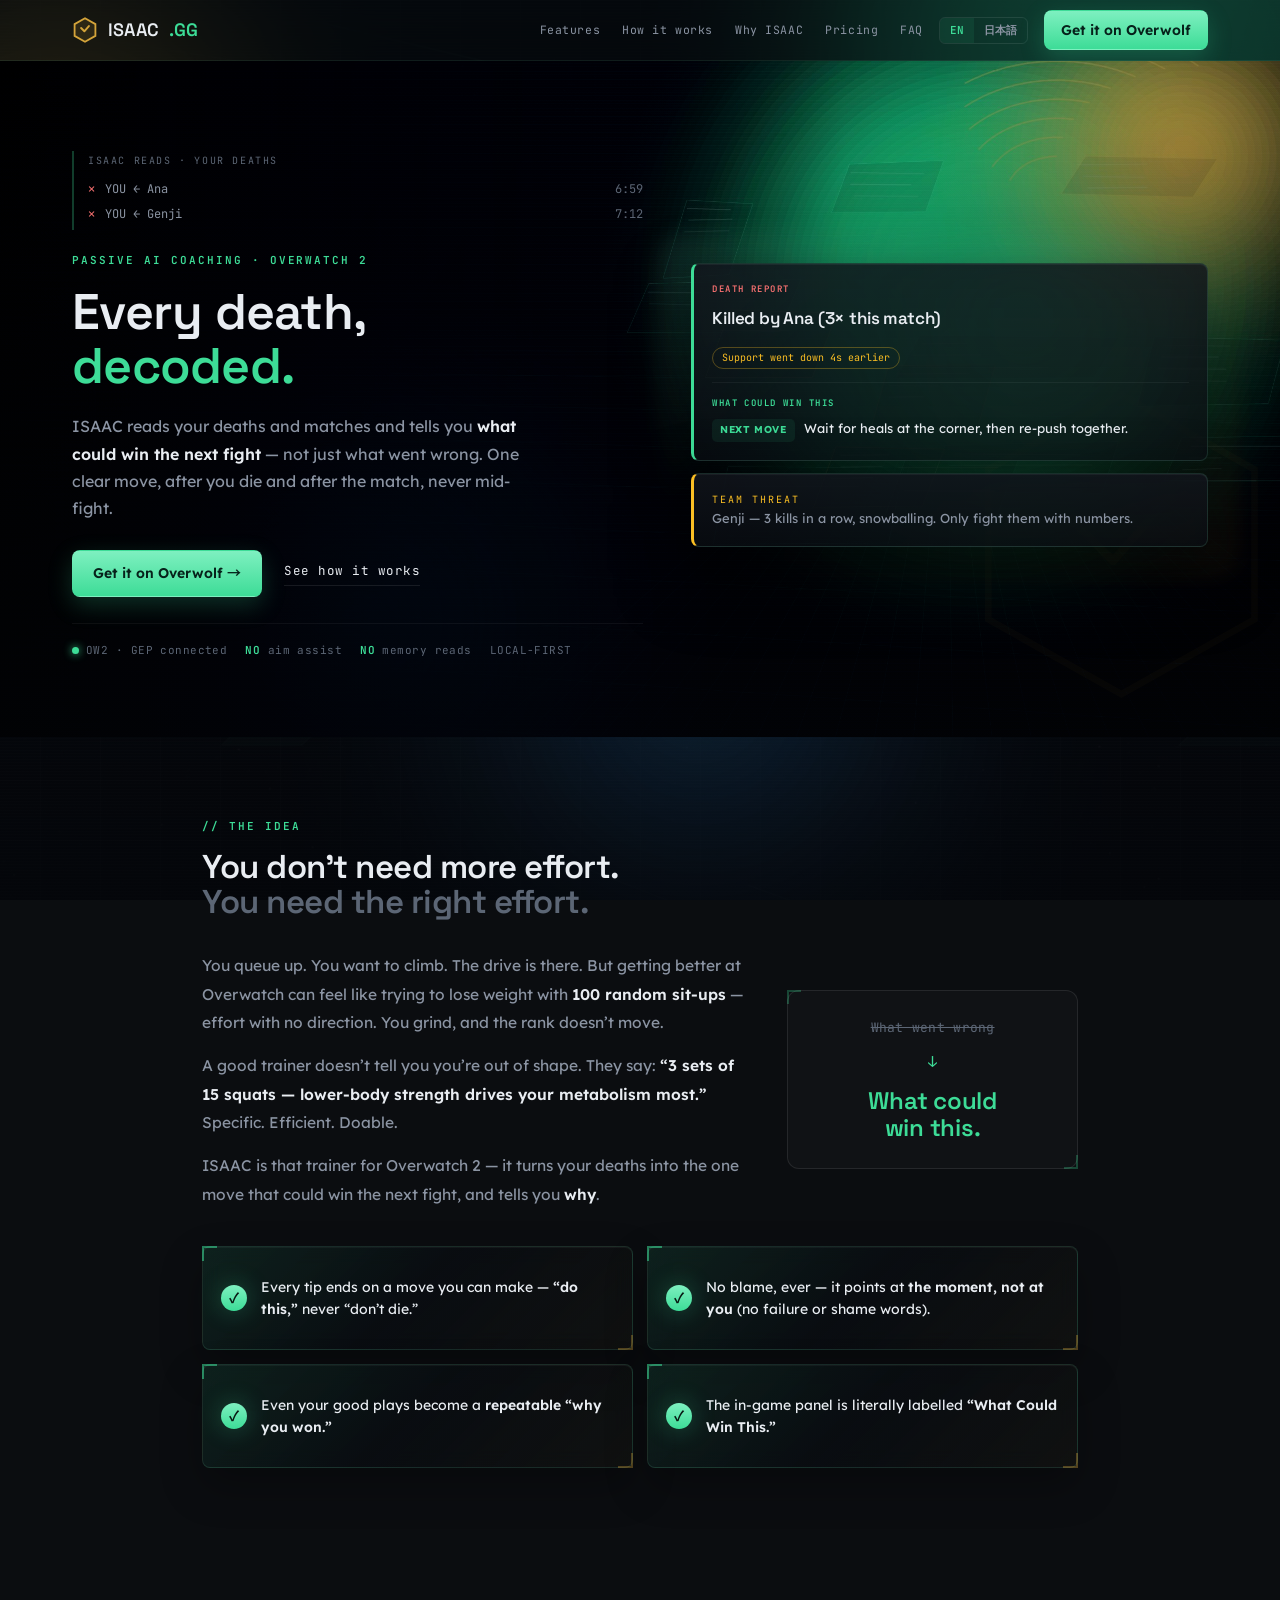
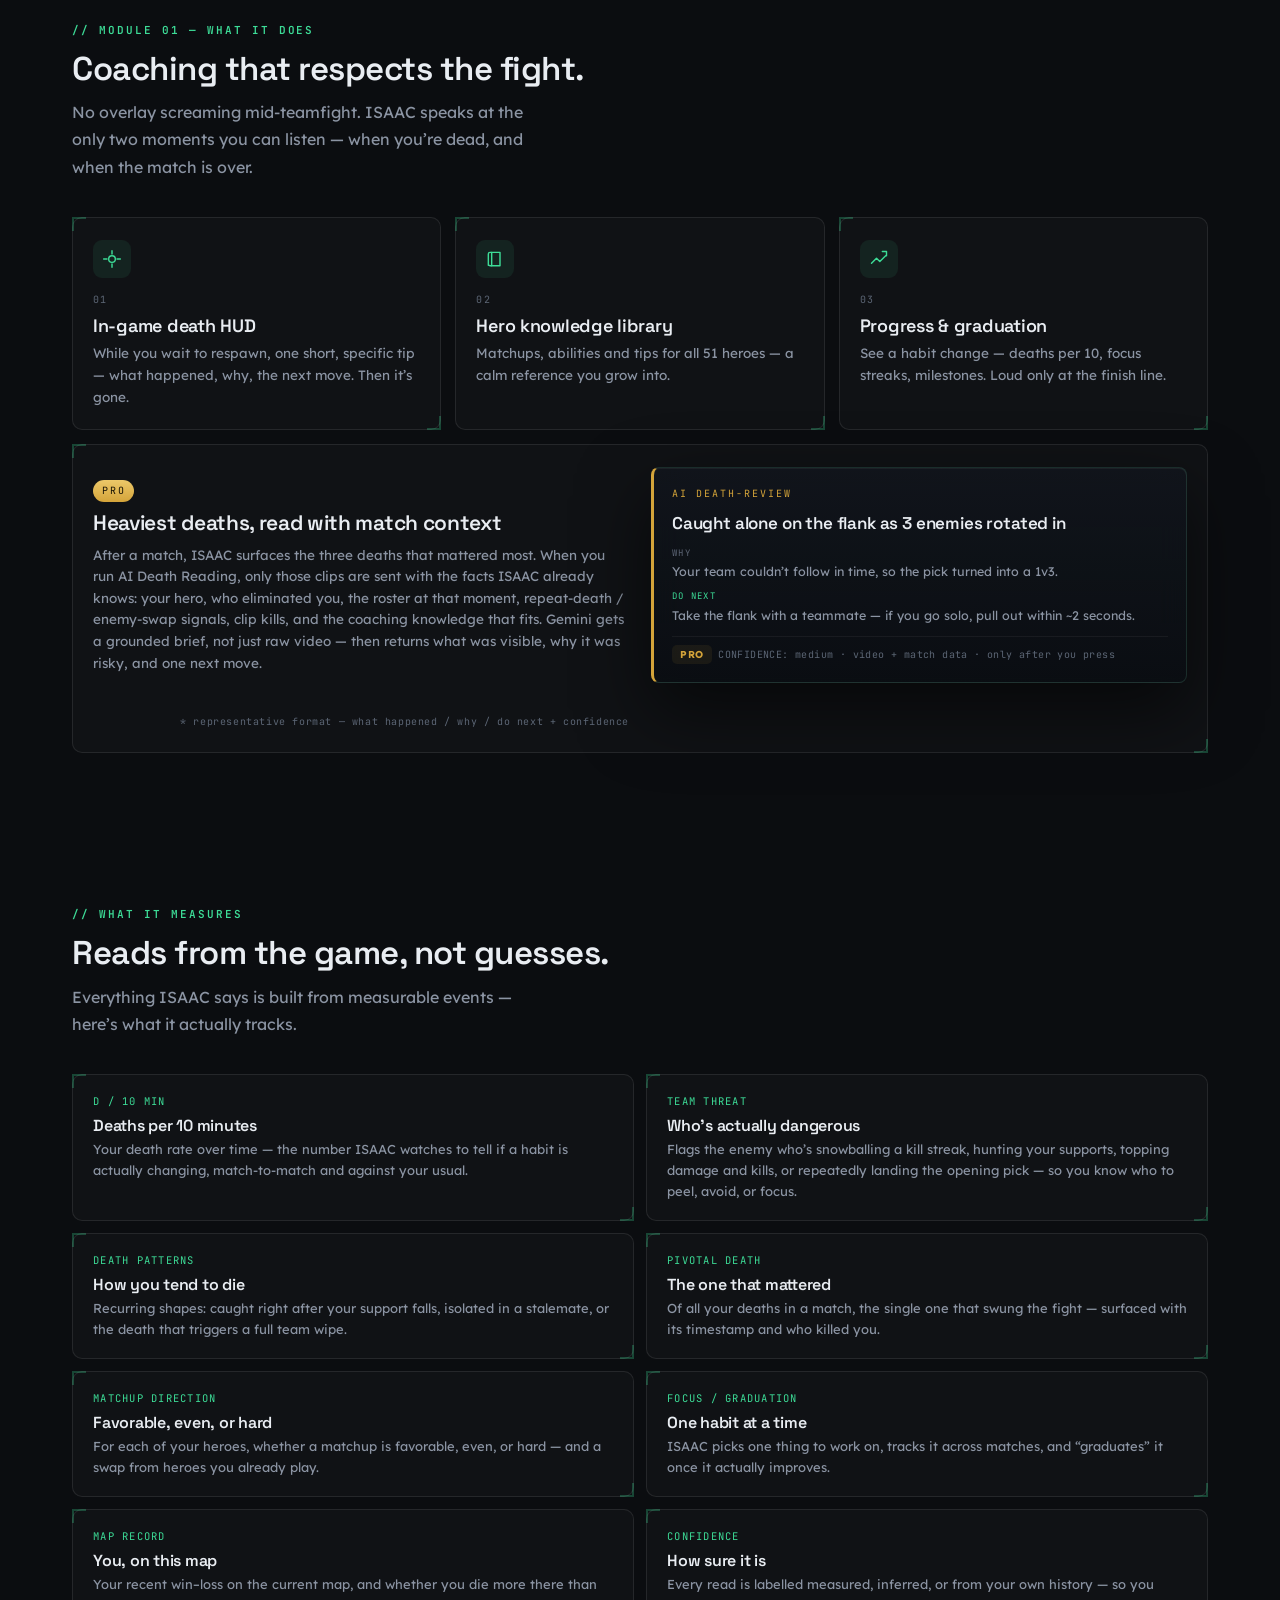
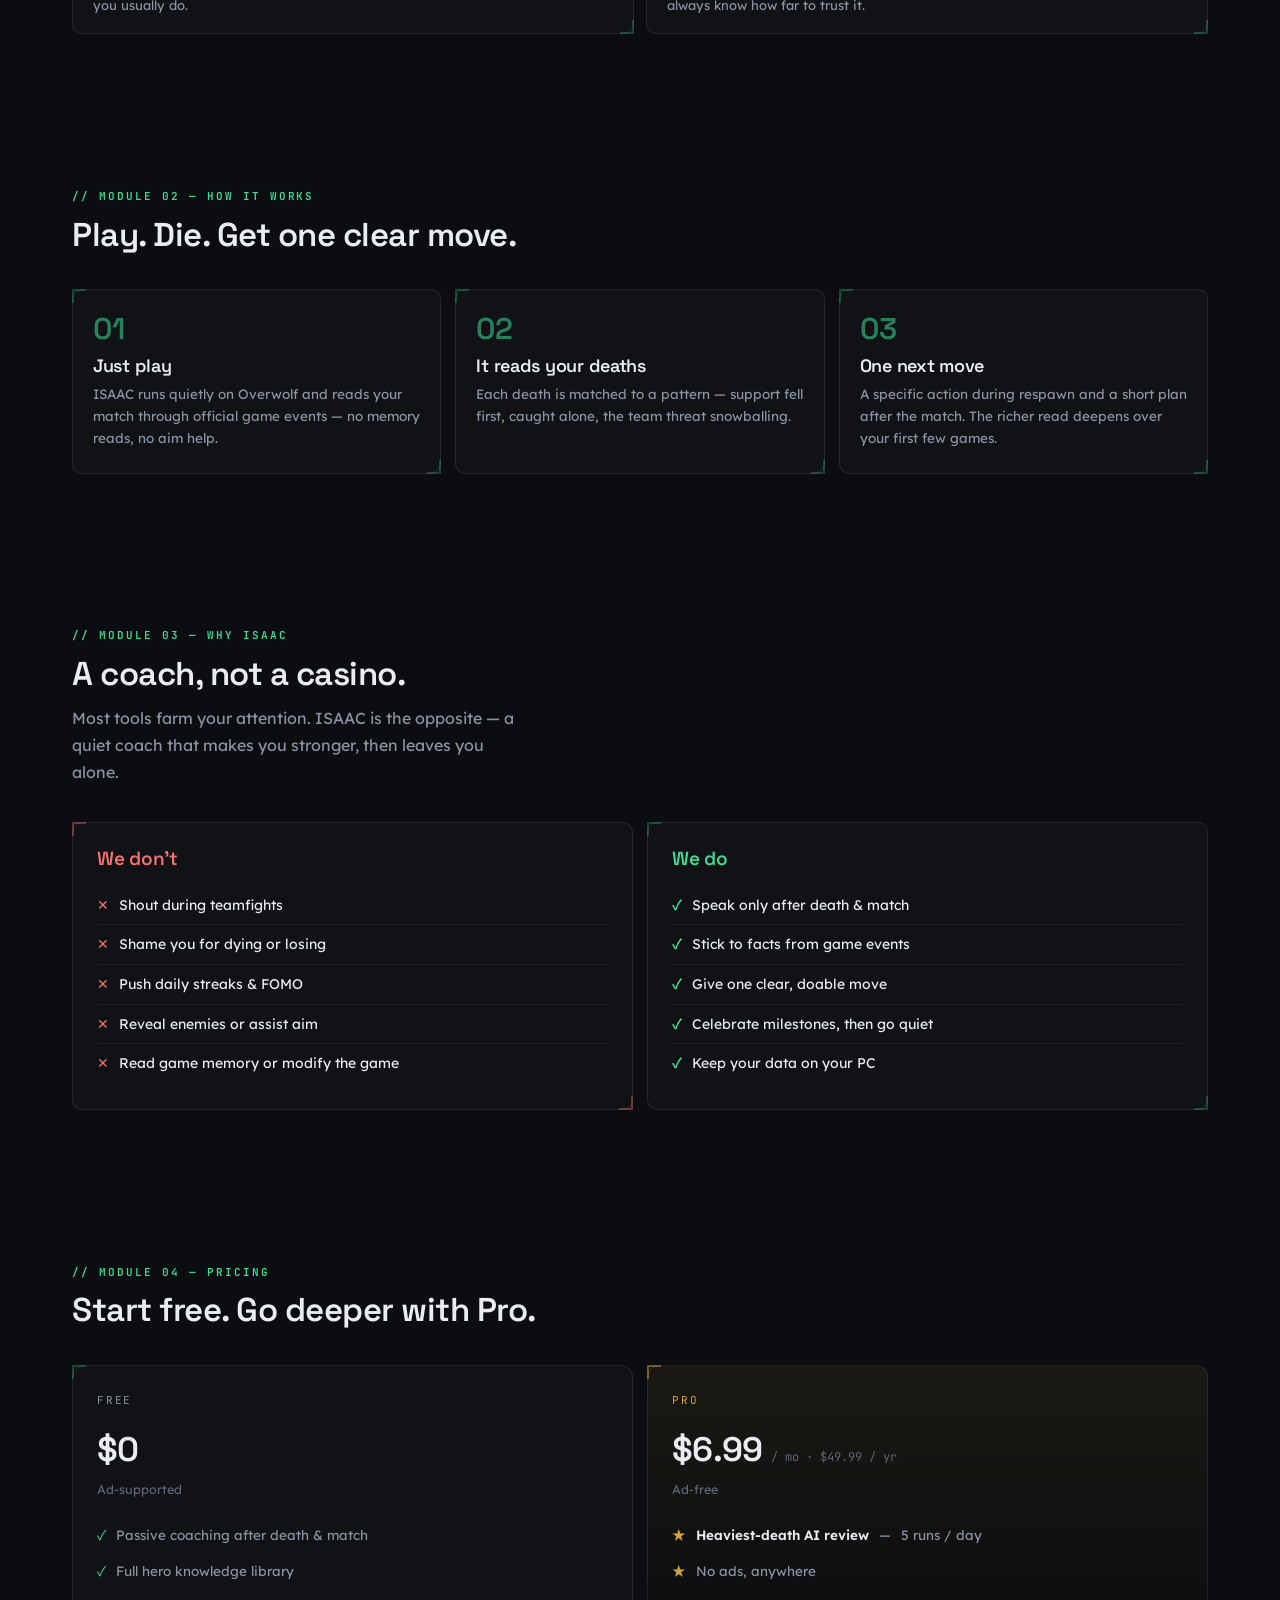
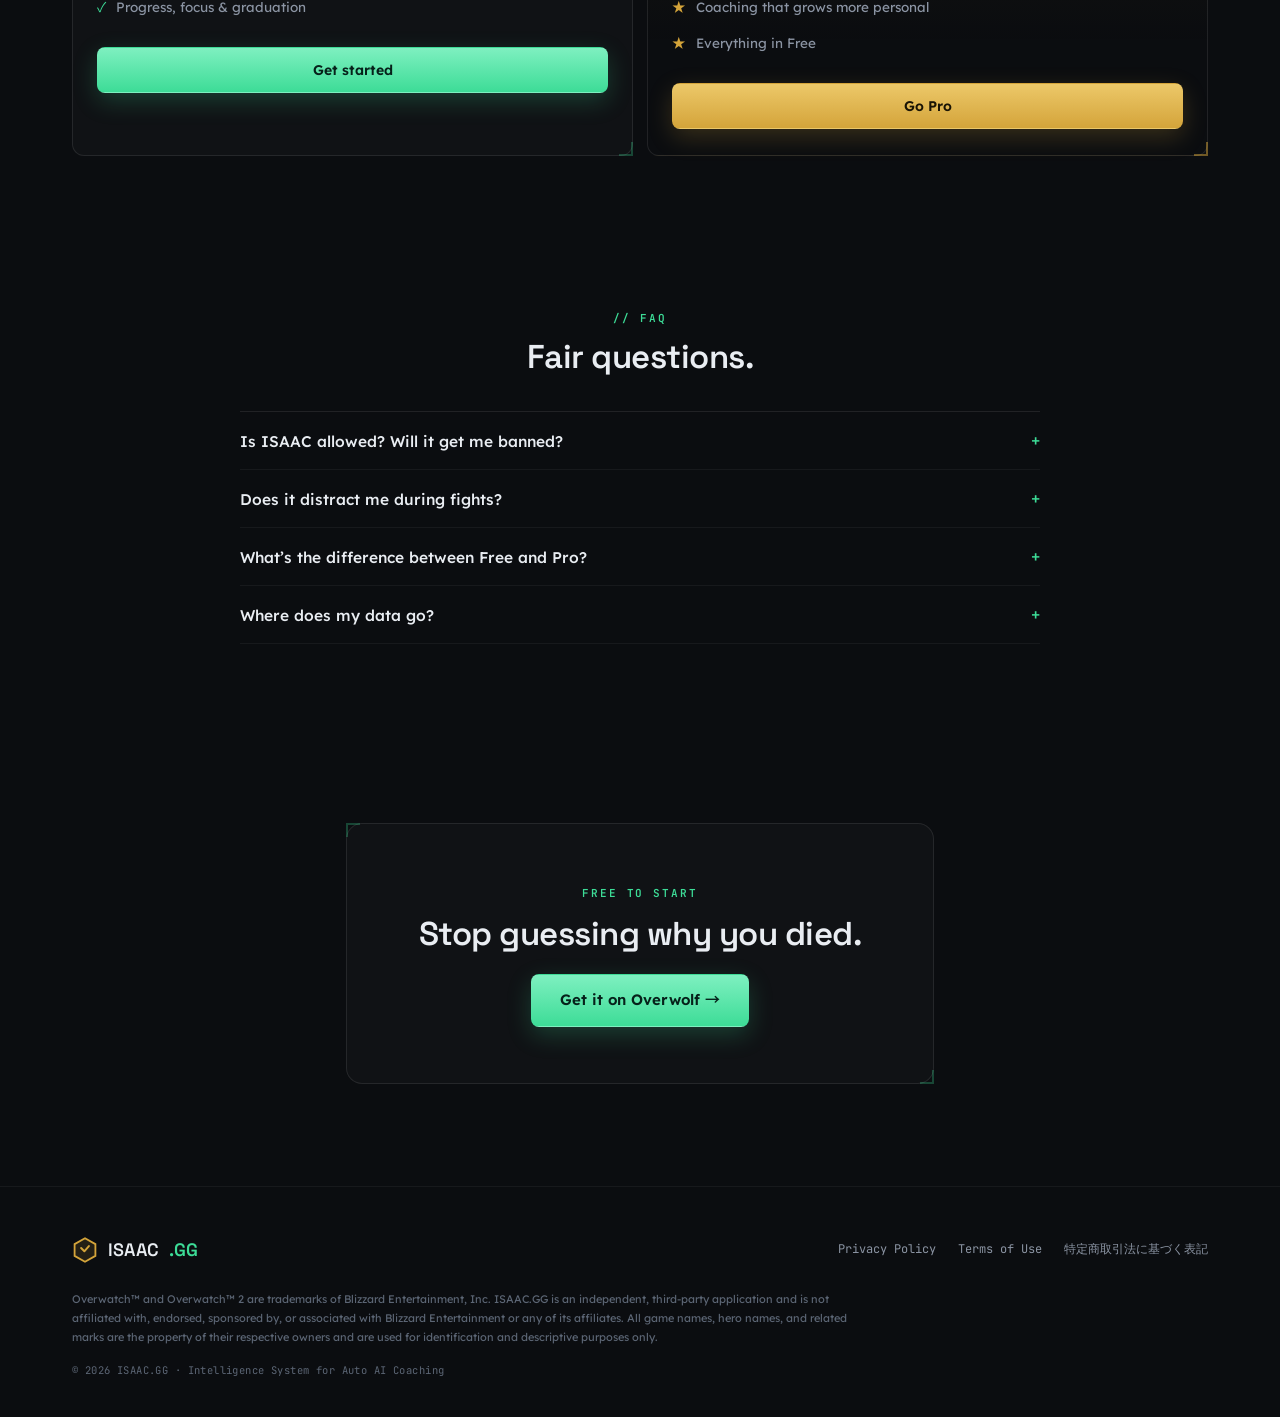
==== index.html @ 97b81560 "ISAAC.GG marketing & legal site (initial) — static landing + privacy/terms/tokushoho (JA/EN). No app" ====
<!doctype html>
<html lang="en" class="lang-en">
  <head>
    <meta charset="utf-8" />
    <meta name="viewport" content="width=device-width, initial-scale=1" />
    <title>ISAAC.GG — Quiet AI coaching for Overwatch 2</title>
    <meta name="description" content="ISAAC.GG reads your deaths and matches in Overwatch 2 and hands you one clear next move — after you die and after the match, never mid-fight. Passive AI coaching on Overwolf." />
    <link rel="preconnect" href="https://fonts.googleapis.com" />
    <link rel="preconnect" href="https://fonts.gstatic.com" crossorigin />
    <link href="https://fonts.googleapis.com/css2?family=Space+Grotesk:wght@500;600;700&family=Lexend:wght@300;400;500;600&family=JetBrains+Mono:wght@500;600&family=Noto+Sans+JP:wght@400;500;700&display=swap" rel="stylesheet" />
    <link rel="stylesheet" href="style.css" />
  </head>
  <body class="load">
    <div class="atm"></div>
    <div class="grid-bg"></div>
    <div class="grain"></div>

    <header>
      <div class="wrap nav">
        <a class="brand ld" href="#top" style="animation-delay:.02s">
          <svg class="shield" viewBox="0 0 20 20" fill="none" aria-hidden="true">
            <path d="M10 1L18 5.5V14.5L10 19L2 14.5V5.5L10 1Z" stroke="#d4a43a" stroke-width="1.4" fill="rgba(212,164,58,0.12)" />
            <path d="M7 8.5L9.5 11L13 7" stroke="#d4a43a" stroke-width="1.5" stroke-linecap="round" stroke-linejoin="round" />
          </svg>
          ISAAC<span class="gg">.GG</span>
        </a>
        <nav class="nav-links" id="navlinks">
          <a href="#features"><span class="t-en">Features</span><span class="t-ja">機能</span></a>
          <a href="#how"><span class="t-en">How it works</span><span class="t-ja">使い方</span></a>
          <a href="#why"><span class="t-en">Why ISAAC</span><span class="t-ja">なぜ ISAAC</span></a>
          <a href="#pricing"><span class="t-en">Pricing</span><span class="t-ja">料金</span></a>
          <a href="#faq">FAQ</a>
        </nav>
        <div class="langsw ld" style="animation-delay:.05s">
          <button data-lang-btn="en">EN</button>
          <button data-lang-btn="ja">日本語</button>
        </div>
        <a class="btn btn-mint nav-cta ld" href="#get" style="animation-delay:.09s"><span class="t-en">Get it on Overwolf</span><span class="t-ja">Overwolf で入手</span></a>
        <button class="menu-btn" id="menuBtn" aria-label="Menu">≡</button>
      </div>
    </header>

    <main id="top">
      <!-- Hero — HUD overlay -->
      <section class="hero">
        <div class="wrap hero-grid">
          <div>
            <svg class="crest" viewBox="0 0 20 20" fill="none" aria-hidden="true">
              <path d="M10 1L18 5.5V14.5L10 19L2 14.5V5.5L10 1Z" stroke="currentColor" stroke-width="0.4" />
              <path d="M7 8.5L9.5 11L13 7" stroke="currentColor" stroke-width="0.5" stroke-linecap="round" stroke-linejoin="round" />
            </svg>
            <div class="killfeed ld" style="animation-delay:.1s">
              <div class="kfhead"><span class="t-en">ISAAC reads · your deaths</span><span class="t-ja">ISAAC が読む · あなたのデス</span></div>
              <div class="kfrow"><span class="x">✕</span> <span class="t-en">YOU&nbsp;←&nbsp;Ana</span><span class="t-ja">YOU&nbsp;←&nbsp;アナ</span> <span class="t">6:59</span></div>
              <div class="kfrow"><span class="x">✕</span> <span class="t-en">YOU&nbsp;←&nbsp;Genji</span><span class="t-ja">YOU&nbsp;←&nbsp;ゲンジ</span> <span class="t">7:12</span></div>
            </div>
            <span class="label ld" style="animation-delay:.16s"><span class="t-en">Passive AI coaching · Overwatch 2</span><span class="t-ja">受動 AI コーチング · オーバーウォッチ 2</span></span>
            <h1>
              <span class="ld" style="animation-delay:.22s; display:block"><span class="t-en">Every death,</span><span class="t-ja">すべてのデスを、</span></span>
              <span class="ld ln2" style="animation-delay:.3s; display:block"><span class="t-en">decoded.</span><span class="t-ja">読み解く。</span></span>
            </h1>
            <p class="lede ld" style="animation-delay:.36s"><span class="t-en">ISAAC reads your deaths and matches and tells you <b style="color:var(--ink);font-weight:600">what could win the next fight</b> — not just what went wrong. One clear move, after you die and after the match, never mid-fight.</span><span class="t-ja">ISAAC があなたのデスと試合を読み解き、<b style="color:var(--ink);font-weight:600">次のファイトで勝てる一手</b>を手渡します — 「何が悪かったか」ではなく。デス後・試合後に、ひとつだけ。戦闘中には出しません。</span></p>
            <div class="hero-foot ld" style="animation-delay:.42s">
              <a class="btn btn-mint" href="#get"><span class="t-en">Get it on Overwolf →</span><span class="t-ja">Overwolf で入手 →</span></a>
              <a class="txtlink" href="#how"><span class="t-en">See how it works</span><span class="t-ja">使い方を見る</span></a>
            </div>
            <div class="readout ld" style="animation-delay:.5s">
              <div class="pip"><span class="t-en">OW2 · GEP connected</span><span class="t-ja">OW2 · GEP 接続</span></div>
              <div><b>NO</b> <span class="t-en">aim assist</span><span class="t-ja">エイム補助</span></div>
              <div><b>NO</b> <span class="t-en">memory reads</span><span class="t-ja">メモリ読取</span></div>
              <div><span class="t-en">LOCAL-FIRST</span><span class="t-ja">ローカル優先</span></div>
            </div>
          </div>

          <div class="visual ld" style="animation-delay:.46s">
            <div class="card">
              <div class="seclabel report"><span class="t-en">Death Report</span><span class="t-ja">デスレポート</span></div>
              <div class="head"><span class="t-en">Killed by Ana (3× this match)</span><span class="t-ja">アナに倒された（この試合 3 回目）</span></div>
              <span class="chip"><span class="t-en">Support went down 4s earlier</span><span class="t-ja">4 秒前にサポートがダウン</span></span>
              <div class="sep"></div>
              <div class="seclabel win"><span class="t-en">What Could Win This</span><span class="t-ja">勝ち筋</span></div>
              <div class="move"><span class="badge go"><span class="t-en">NEXT MOVE</span><span class="t-ja">次の一手</span></span> <span class="mv"><span class="t-en">Wait for heals at the corner, then re-push together.</span><span class="t-ja">回復が戻るまで角で待ち、揃ってから押し直す。</span></span></div>
            </div>
            <div class="card threat">
              <div class="tag"><span class="t-en">Team threat</span><span class="t-ja">チーム脅威</span></div>
              <div class="body2"><span class="t-en">Genji — 3 kills in a row, snowballing. Only fight them with numbers.</span><span class="t-ja">ゲンジ — 3 連続で勢いに乗ってる。数を合わせて確実に止める。</span></div>
            </div>
          </div>
        </div>
      </section>

      <!-- The idea / AI-trainer analogy -->
      <section id="idea">
        <div class="wrap story">
          <span class="label rise"><span class="t-en">// The idea</span><span class="t-ja">// 考え方</span></span>
          <h2 class="rise"><span class="t-en">You don’t need more effort.<br /><span class="dim">You need the right effort.</span></span><span class="t-ja">必要なのは、もっと努力すること<br /><span class="dim">ではなく、正しい努力。</span></span></h2>
          <div class="story-grid">
            <div class="rise">
              <p><span class="t-en">You queue up. You want to climb. The drive is there. But getting better at Overwatch can feel like trying to lose weight with <b>100 random sit-ups</b> — effort with no direction. You grind, and the rank doesn’t move.</span><span class="t-ja">キューに入る。上手くなりたい。気持ちもある。でも OW2 の上達は、痩せたくて<b>「とりあえず腹筋 100 回」</b>をやるのに似ています — 方向のない努力。続かないし、ランクも動かない。</span></p>
              <p><span class="t-en">A good trainer doesn’t tell you you’re out of shape. They say: <b>“3 sets of 15 squats — lower-body strength drives your metabolism most.”</b> Specific. Efficient. Doable.</span><span class="t-ja">良いトレーナーは「運動不足だね」とは言いません。<b>「スクワット 15 回 × 3 セット。下半身強化が代謝に一番効くから」</b>と言う。具体的で、効率的で、できる。</span></p>
              <p><span class="t-en">ISAAC is that trainer for Overwatch 2 — it turns your deaths into the one move that could win the next fight, and tells you <b>why</b>.</span><span class="t-ja">ISAAC は OW2 における、その AI トレーナーです — あなたのデスを「次のファイトで勝てる一手」に変え、<b>その理由</b>まで手渡します。</span></p>
            </div>
            <div class="swap-frame panel rise">
              <div class="swap-old"><span class="t-en">What went wrong</span><span class="t-ja">何が悪かったか</span></div>
              <div class="swap-arrow">↓</div>
              <div class="swap-new"><span class="t-en">What could<br />win this.</span><span class="t-ja">次に何をすれば<br />勝てるか。</span></div>
            </div>
          </div>
          <ul class="proof rise">
            <li><span class="ck">✓</span> <span class="t-en">Every tip ends on a move you can make — <b>“do this,”</b> never “don’t die.”</span><span class="t-ja">どのヒントも<b>「こうする」</b>で終わる — 「死ぬな」とは言いません（接近形）。</span></li>
            <li><span class="ck">✓</span> <span class="t-en">No blame, ever — it points at <b>the moment, not at you</b> (no failure or shame words).</span><span class="t-ja">決して責めない — <b>場面に帰属</b>し、あなたを評価しません（失敗語・羞恥語なし）。</span></li>
            <li><span class="ck">✓</span> <span class="t-en">Even your good plays become a <b>repeatable “why you won.”</b></span><span class="t-ja">良かった動きも<b>再現できる「勝因」</b>に変えます（勝因転換）。</span></li>
            <li><span class="ck">✓</span> <span class="t-en">The in-game panel is literally labelled <b>“What Could Win This.”</b></span><span class="t-ja">in-game のコーチング欄は、文字どおり<b>「勝ち筋」</b>と名付けています。</span></li>
          </ul>
        </div>
      </section>

      <!-- Features -->
      <section id="features">
        <div class="wrap">
          <div class="sec-head rise">
            <span class="label"><span class="t-en">// Module 01 — What it does</span><span class="t-ja">// モジュール 01 — できること</span></span>
            <h2><span class="t-en">Coaching that respects the fight.</span><span class="t-ja">戦闘を邪魔しないコーチング。</span></h2>
            <p class="lede"><span class="t-en">No overlay screaming mid-teamfight. ISAAC speaks at the only two moments you can listen — when you’re dead, and when the match is over.</span><span class="t-ja">乱戦中に喚くオーバーレイはありません。本当に聞ける 2 つの瞬間だけ — デスして待つ間と、試合が終わったあと。</span></p>
          </div>
          <div class="features">
            <div class="feat panel rise">
              <div class="ico"><svg width="20" height="20" viewBox="0 0 24 24" fill="none" stroke="#3ddc97" stroke-width="1.7" stroke-linecap="round" stroke-linejoin="round"><path d="M12 2v4M12 18v4M2 12h4M18 12h4"/><circle cx="12" cy="12" r="4"/></svg></div>
              <div class="fl">01</div>
              <h3><span class="t-en">In-game death HUD</span><span class="t-ja">in-game デス HUD</span></h3>
              <p><span class="t-en">While you wait to respawn, one short, specific tip — what happened, why, the next move. Then it’s gone.</span><span class="t-ja">リスポーンを待つ間、短く具体的なヒントをひとつ — 何が・なぜ・次の一手。そして消える。</span></p>
            </div>
            <div class="feat panel rise">
              <div class="ico"><svg width="20" height="20" viewBox="0 0 24 24" fill="none" stroke="#3ddc97" stroke-width="1.7" stroke-linecap="round" stroke-linejoin="round"><path d="M4 19.5V6a2 2 0 0 1 2-2h12v16H6a2 2 0 0 1-2-2Z"/><path d="M8 4v16"/></svg></div>
              <div class="fl">02</div>
              <h3><span class="t-en">Hero knowledge library</span><span class="t-ja">ヒーロー知識図鑑</span></h3>
              <p><span class="t-en">Matchups, abilities and tips for all 51 heroes — a calm reference you grow into.</span><span class="t-ja">全 51 ヒーローの対面・アビリティ・コツ。少しずつ育てる静かな図鑑。</span></p>
            </div>
            <div class="feat panel rise">
              <div class="ico"><svg width="20" height="20" viewBox="0 0 24 24" fill="none" stroke="#3ddc97" stroke-width="1.7" stroke-linecap="round" stroke-linejoin="round"><path d="M3 17l6-6 4 4 7-7"/><path d="M21 8V3h-5"/></svg></div>
              <div class="fl">03</div>
              <h3><span class="t-en">Progress &amp; graduation</span><span class="t-ja">進捗と卒業</span></h3>
              <p><span class="t-en">See a habit change — deaths per 10, focus streaks, milestones. Loud only at the finish line.</span><span class="t-ja">習慣が変わるのが見える — 10 分デス・継続・節目。ゴールだけ大きく。</span></p>
            </div>
            <div class="feat panel gold wide rise">
              <div>
                <span class="pro-badge">PRO</span>
                <h3 style="font-size:21px"><span class="t-en">Heaviest deaths, read with match context</span><span class="t-ja">重かったデスを、試合文脈ごと読み解く</span></h3>
                <p style="margin-top:9px"><span class="t-en">After a match, ISAAC surfaces the three deaths that mattered most. When you run AI Death Reading, only those clips are sent with the facts ISAAC already knows: your hero, who eliminated you, the roster at that moment, repeat-death / enemy-swap signals, clip kills, and the coaching knowledge that fits. Gemini gets a grounded brief, not just raw video — then returns what was visible, why it was risky, and one next move.</span><span class="t-ja">試合後、ISAAC は影響が大きかった 3 つのデスを自動で並べます。AI 読み解きを押したときだけ、対象クリップに「使用ヒーロー、撃破者、その時点のロスター、連続死・敵スワップ、クリップ内キル、該当するヒーロー知識」を添えて送信。Gemini に渡すのは動画だけではなく、ISAAC が持つ事実の背骨です。だから返ってくるのは感想ではなく、「何が見えたか／なぜ危なかったか／次の一手」まで絞ったレビューです。</span></p>
              </div>
              <div class="card review" style="margin:0">
                <div class="tag"><span class="t-en">AI death-review</span><span class="t-ja">AI デス読み解き</span></div>
                <div class="head"><span class="t-en">Caught alone on the flank as 3 enemies rotated in</span><span class="t-ja">敵 3 枚が回り込む中、サイドで単独になっていた</span></div>
                <div class="rv"><span class="rl">WHY</span><span class="t-en">Your team couldn’t follow in time, so the pick turned into a 1v3.</span><span class="t-ja">味方が追いつけず、ピックが 1v3 になった。</span></div>
                <div class="rv next"><span class="rl">DO NEXT</span><span class="t-en">Take the flank with a teammate — if you go solo, pull out within ~2 seconds.</span><span class="t-ja">サイドは味方と同時に。単独なら 2 秒ほどで引く。</span></div>
                <div class="conf"><span class="badge" style="background:var(--gold-bg);color:var(--gold)">PRO</span> <span class="t-en">CONFIDENCE: medium · video + match data · only after you press</span><span class="t-ja">確度: 中 · 映像＋試合データ · 押したときだけ送信</span></div>
              </div>
              <div class="figcap"><span class="t-en">* representative format — what happened / why / do next + confidence</span><span class="t-ja">※ 表示形式の代表例 — 何が起きたか／なぜ／次の一手＋確度</span></div>
            </div>
          </div>
        </div>
      </section>

      <!-- What it measures (detailed) -->
      <section id="measures">
        <div class="wrap">
          <div class="sec-head rise">
            <span class="label"><span class="t-en">// What it measures</span><span class="t-ja">// 計測していること</span></span>
            <h2><span class="t-en">Reads from the game, not guesses.</span><span class="t-ja">推測ではなく、ゲームの実測から。</span></h2>
            <p class="lede"><span class="t-en">Everything ISAAC says is built from measurable events — here’s what it actually tracks.</span><span class="t-ja">ISAAC の言うことは、すべて計測できるイベントから組み立てています。実際に追っているのはこれです。</span></p>
          </div>
          <div class="measures-grid">
            <div class="metric panel rise">
              <div class="ml">D / 10 MIN</div>
              <h3><span class="t-en">Deaths per 10 minutes</span><span class="t-ja">10 分あたりのデス数</span></h3>
              <p><span class="t-en">Your death rate over time — the number ISAAC watches to tell if a habit is actually changing, match-to-match and against your usual.</span><span class="t-ja">時間で正規化したデス率。習慣が本当に変わったかを測る基準値で、試合ごと・平常時との比較に使います。</span></p>
            </div>
            <div class="metric panel rise">
              <div class="ml">TEAM THREAT</div>
              <h3><span class="t-en">Who’s actually dangerous</span><span class="t-ja">敵チームで誰が脅威か</span></h3>
              <p><span class="t-en">Flags the enemy who’s snowballing a kill streak, hunting your supports, topping damage and kills, or repeatedly landing the opening pick — so you know who to peel, avoid, or focus.</span><span class="t-ja">連続キルで勢いに乗っている／味方サポートを狙っている／火力もキルも多い／膠着を崩す先制キルが多い敵を指摘。誰を守り、避け、フォーカスすべきか分かります。</span></p>
            </div>
            <div class="metric panel rise">
              <div class="ml">DEATH PATTERNS</div>
              <h3><span class="t-en">How you tend to die</span><span class="t-ja">あなたの崩れ方</span></h3>
              <p><span class="t-en">Recurring shapes: caught right after your support falls, isolated in a stalemate, or the death that triggers a full team wipe.</span><span class="t-ja">繰り返す型：サポートが落ちた直後／膠着での孤立／全滅の引き金になるデス。</span></p>
            </div>
            <div class="metric panel rise">
              <div class="ml">PIVOTAL DEATH</div>
              <h3><span class="t-en">The one that mattered</span><span class="t-ja">一番効いた 1 デス</span></h3>
              <p><span class="t-en">Of all your deaths in a match, the single one that swung the fight — surfaced with its timestamp and who killed you.</span><span class="t-ja">その試合で最も影響の大きかった 1 つのデスを、経過時刻と倒した敵つきで提示。</span></p>
            </div>
            <div class="metric panel rise">
              <div class="ml">MATCHUP DIRECTION</div>
              <h3><span class="t-en">Favorable, even, or hard</span><span class="t-ja">有利・五分・不利</span></h3>
              <p><span class="t-en">For each of your heroes, whether a matchup is favorable, even, or hard — and a swap from heroes you already play.</span><span class="t-ja">あなたの各ヒーローについて対面が有利・五分・不利か。さらに、あなたの得意プールからのスワップ候補も。</span></p>
            </div>
            <div class="metric panel rise">
              <div class="ml">FOCUS / GRADUATION</div>
              <h3><span class="t-en">One habit at a time</span><span class="t-ja">一度にひとつの課題</span></h3>
              <p><span class="t-en">ISAAC picks one thing to work on, tracks it across matches, and “graduates” it once it actually improves.</span><span class="t-ja">取り組む課題を 1 つに絞り、試合をまたいで追跡。実際に改善したら「卒業」します。</span></p>
            </div>
            <div class="metric panel rise">
              <div class="ml">MAP RECORD</div>
              <h3><span class="t-en">You, on this map</span><span class="t-ja">このマップのあなた</span></h3>
              <p><span class="t-en">Your recent win–loss on the current map, and whether you die more there than you usually do.</span><span class="t-ja">現在のマップでの直近の勝敗と、そこで普段よりデスが多いかどうか。</span></p>
            </div>
            <div class="metric panel rise">
              <div class="ml">CONFIDENCE</div>
              <h3><span class="t-en">How sure it is</span><span class="t-ja">確度の明示</span></h3>
              <p><span class="t-en">Every read is labelled measured, inferred, or from your own history — so you always know how far to trust it.</span><span class="t-ja">すべての読み解きに「実測／推定／あなたの履歴から」のラベル。どこまで信じるべきかが常に分かります。</span></p>
            </div>
          </div>
        </div>
      </section>

      <!-- How it works -->
      <section id="how">
        <div class="wrap">
          <div class="sec-head rise">
            <span class="label"><span class="t-en">// Module 02 — How it works</span><span class="t-ja">// モジュール 02 — 使い方</span></span>
            <h2><span class="t-en">Play. Die. Get one clear move.</span><span class="t-ja">プレイ。デス。次の一手をひとつ。</span></h2>
          </div>
          <div class="steps">
            <div class="step panel rise"><div class="sn">01</div><h3><span class="t-en">Just play</span><span class="t-ja">ただプレイする</span></h3><p><span class="t-en">ISAAC runs quietly on Overwolf and reads your match through official game events — no memory reads, no aim help.</span><span class="t-ja">Overwolf 上で静かに動き、公式ゲームイベントから試合を読みます。メモリ読取もエイム補助もなし。</span></p></div>
            <div class="step panel rise"><div class="sn">02</div><h3><span class="t-en">It reads your deaths</span><span class="t-ja">デスを読み解く</span></h3><p><span class="t-en">Each death is matched to a pattern — support fell first, caught alone, the team threat snowballing.</span><span class="t-ja">各デスをパターンに照合 — サポート先落ち、孤立、脅威の雪だるま化。</span></p></div>
            <div class="step panel rise"><div class="sn">03</div><h3><span class="t-en">One next move</span><span class="t-ja">次の一手</span></h3><p><span class="t-en">A specific action during respawn and a short plan after the match. The richer read deepens over your first few games.</span><span class="t-ja">リスポーン中に具体的な行動を 1 つ、試合後に短いプランを。本格的な読み解きは最初の数試合で深まります。</span></p></div>
          </div>
        </div>
      </section>

      <!-- Why ISAAC -->
      <section id="why">
        <div class="wrap">
          <div class="sec-head rise">
            <span class="label"><span class="t-en">// Module 03 — Why ISAAC</span><span class="t-ja">// モジュール 03 — なぜ ISAAC</span></span>
            <h2><span class="t-en">A coach, not a casino.</span><span class="t-ja">気を引くためではなく、上手くなるために。</span></h2>
            <p class="lede"><span class="t-en">Most tools farm your attention. ISAAC is the opposite — a quiet coach that makes you stronger, then leaves you alone.</span><span class="t-ja">多くのツールは、開かせ続けるために作られています。ISAAC は逆です。必要なときだけ短く伝え、身についたら静かに引く。そういうコーチです。</span></p>
          </div>
          <div class="philo">
            <div class="col dont panel rise">
              <h3><span class="t-en">We don’t</span><span class="t-ja">やらないこと</span></h3>
              <ul>
                <li><span class="mk" style="color:var(--red)">✕</span> <span class="t-en">Shout during teamfights</span><span class="t-ja">乱戦中に喚く</span></li>
                <li><span class="mk" style="color:var(--red)">✕</span> <span class="t-en">Shame you for dying or losing</span><span class="t-ja">デスや敗北を責める</span></li>
                <li><span class="mk" style="color:var(--red)">✕</span> <span class="t-en">Push daily streaks &amp; FOMO</span><span class="t-ja">デイリー連続記録や FOMO で煽る</span></li>
                <li><span class="mk" style="color:var(--red)">✕</span> <span class="t-en">Reveal enemies or assist aim</span><span class="t-ja">敵位置の表示・エイム補助</span></li>
                <li><span class="mk" style="color:var(--red)">✕</span> <span class="t-en">Read game memory or modify the game</span><span class="t-ja">メモリ読取・ゲーム改変</span></li>
              </ul>
            </div>
            <div class="col do panel rise">
              <h3><span class="t-en">We do</span><span class="t-ja">やること</span></h3>
              <ul>
                <li><span class="mk" style="color:var(--mint)">✓</span> <span class="t-en">Speak only after death &amp; match</span><span class="t-ja">デス後・試合後にだけ話す</span></li>
                <li><span class="mk" style="color:var(--mint)">✓</span> <span class="t-en">Stick to facts from game events</span><span class="t-ja">公式イベントの事実に徹する</span></li>
                <li><span class="mk" style="color:var(--mint)">✓</span> <span class="t-en">Give one clear, doable move</span><span class="t-ja">具体的で実行できる一手をひとつ</span></li>
                <li><span class="mk" style="color:var(--mint)">✓</span> <span class="t-en">Celebrate milestones, then go quiet</span><span class="t-ja">節目は祝い、また静かに</span></li>
                <li><span class="mk" style="color:var(--mint)">✓</span> <span class="t-en">Keep your data on your PC</span><span class="t-ja">データはあなたの PC に</span></li>
              </ul>
            </div>
          </div>
        </div>
      </section>

      <!-- Pricing -->
      <section id="pricing">
        <div class="wrap">
          <div class="sec-head rise">
            <span class="label"><span class="t-en">// Module 04 — Pricing</span><span class="t-ja">// モジュール 04 — 料金</span></span>
            <h2><span class="t-en">Start free. Go deeper with Pro.</span><span class="t-ja">無料で始めて、Pro で深く。</span></h2>
          </div>
          <div class="plans">
            <div class="plan panel rise">
              <div class="name">Free</div>
              <div class="price">$0</div>
              <div class="sub"><span class="t-en">Ad-supported</span><span class="t-ja">広告つき</span></div>
              <ul>
                <li><span style="color:var(--mint)">✓</span> <span class="t-en">Passive coaching after death &amp; match</span><span class="t-ja">デス後・試合後の受動コーチング</span></li>
                <li><span style="color:var(--mint)">✓</span> <span class="t-en">Full hero knowledge library</span><span class="t-ja">ヒーロー知識図鑑（全体）</span></li>
                <li><span style="color:var(--mint)">✓</span> <span class="t-en">Progress, focus &amp; graduation</span><span class="t-ja">進捗・フォーカス・卒業</span></li>
              </ul>
              <a class="btn btn-mint" href="#get" style="width:100%;justify-content:center"><span class="t-en">Get started</span><span class="t-ja">はじめる</span></a>
            </div>
            <div class="plan pro panel rise">
              <div class="name">Pro</div>
              <div class="price">$6.99 <small><span class="t-en">/ mo · $49.99 / yr</span><span class="t-ja">/ 月 · $49.99 / 年</span></small></div>
              <div class="sub"><span class="t-en">Ad-free</span><span class="t-ja">広告なし</span></div>
              <ul>
                <li><span style="color:var(--gold)">★</span> <b><span class="t-en">Heaviest-death AI review</span><span class="t-ja">重かったデスの AI 読み解き</span></b> — <span class="t-en">5 runs / day</span><span class="t-ja">1 日 5 回</span></li>
                <li><span style="color:var(--gold)">★</span> <span class="t-en">No ads, anywhere</span><span class="t-ja">広告なし</span></li>
                <li><span style="color:var(--gold)">★</span> <span class="t-en">Coaching that grows more personal</span><span class="t-ja">あなた専用に育つコーチング</span></li>
                <li><span style="color:var(--gold)">★</span> <span class="t-en">Everything in Free</span><span class="t-ja">Free の全機能</span></li>
              </ul>
              <a class="btn btn-gold" href="#get" style="width:100%;justify-content:center"><span class="t-en">Go Pro</span><span class="t-ja">Pro にする</span></a>
            </div>
          </div>
        </div>
      </section>

      <!-- FAQ -->
      <section id="faq">
        <div class="wrap">
          <div class="sec-head rise">
            <span class="label">// FAQ</span>
            <h2><span class="t-en">Fair questions.</span><span class="t-ja">よくある質問。</span></h2>
          </div>
          <div class="faq rise">
            <div class="qa">
              <button><span><span class="t-en">Is ISAAC allowed? Will it get me banned?</span><span class="t-ja">使っても大丈夫？ BAN されない？</span></span> <span class="pm">+</span></button>
              <div class="a"><p><span class="t-en">ISAAC uses only Overwolf’s official game events. It does not read game memory, reveal live enemy positions, assist your aim, or modify the game. It’s an independent app, not affiliated with Blizzard.</span><span class="t-ja">ISAAC は Overwolf の公式ゲームイベントだけを使います。メモリ読取・敵の現在位置表示・エイム補助・ゲーム改変は一切しません。独立したアプリで、Blizzard とは非提携です。</span></p></div>
            </div>
            <div class="qa">
              <button><span><span class="t-en">Does it distract me during fights?</span><span class="t-ja">戦闘中に邪魔にならない？</span></span> <span class="pm">+</span></button>
              <div class="a"><p><span class="t-en">Never. Coaching appears only after your own death (during respawn) and after the match — never during active combat.</span><span class="t-ja">出ません。コーチングは自分のデス後（リスポーン中）と試合後にだけ表示し、戦闘中には出しません。</span></p></div>
            </div>
            <div class="qa">
              <button><span><span class="t-en">What’s the difference between Free and Pro?</span><span class="t-ja">Free と Pro の違いは？</span></span> <span class="pm">+</span></button>
              <div class="a"><p><span class="t-en">Free gives passive coaching, the full hero library, and progress tracking, supported by ads. Pro removes ads and unlocks AI Death Reading for the heaviest deaths in a match, up to five runs per day.</span><span class="t-ja">Free は受動コーチング・ヒーロー図鑑・進捗（広告つき）。Pro は広告なしで、試合ごとの重かったデスを AI で読み解く機能を 1 日 5 回まで解放します。</span></p></div>
            </div>
            <div class="qa">
              <button><span><span class="t-en">Where does my data go?</span><span class="t-ja">データはどこへ行く？</span></span> <span class="pm">+</span></button>
              <div class="a"><p><span class="t-en">By default everything stays on your PC. The exception is AI Death Reading: only when you press the button, ISAAC sends the review-target death clips and their match context for analysis. It never uploads clips automatically in the background.</span><span class="t-ja">既定ではすべてあなたの PC に留まります。例外は AI デス読み解きだけで、ボタンを押したときに限り、読み解き対象のデスクリップと試合文脈を送信します。バックグラウンドで勝手にアップロードすることはありません。</span></p></div>
            </div>
          </div>
        </div>
      </section>

      <!-- Closing -->
      <section class="closing" id="get">
        <div class="wrap">
          <div class="panel rise">
            <span class="label"><span class="t-en">Free to start</span><span class="t-ja">無料で始められます</span></span>
            <h2><span class="t-en">Stop guessing why you died.</span><span class="t-ja">「なぜ死んだか」を、もう推測しない。</span></h2>
            <a class="btn btn-mint" href="#" style="font-size:15px;padding:13px 28px"><span class="t-en">Get it on Overwolf →</span><span class="t-ja">Overwolf で入手 →</span></a>
          </div>
        </div>
      </section>
    </main>

    <footer>
      <div class="wrap">
        <div class="foot-top">
          <a class="brand" href="#top">
            <svg class="shield" viewBox="0 0 20 20" fill="none" aria-hidden="true">
              <path d="M10 1L18 5.5V14.5L10 19L2 14.5V5.5L10 1Z" stroke="#d4a43a" stroke-width="1.4" fill="rgba(212,164,58,0.12)" />
              <path d="M7 8.5L9.5 11L13 7" stroke="#d4a43a" stroke-width="1.5" stroke-linecap="round" stroke-linejoin="round" />
            </svg>
            ISAAC<span class="gg">.GG</span>
          </a>
          <div class="foot-links">
            <a href="legal/privacy.html"><span class="t-en">Privacy Policy</span><span class="t-ja">プライバシーポリシー</span></a>
            <a href="legal/terms.html"><span class="t-en">Terms of Use</span><span class="t-ja">利用規約</span></a>
            <a href="legal/tokushoho.html">特定商取引法に基づく表記</a>
          </div>
        </div>
        <p class="disclaimer">Overwatch™ and Overwatch™ 2 are trademarks of Blizzard Entertainment, Inc. ISAAC.GG is an independent, third-party application and is not affiliated with, endorsed, sponsored by, or associated with Blizzard Entertainment or any of its affiliates. All game names, hero names, and related marks are the property of their respective owners and are used for identification and descriptive purposes only.</p>
        <div class="copy">© 2026 ISAAC.GG · Intelligence System for Auto AI Coaching</div>
      </div>
    </footer>

    <script src="site.js"></script>
  </body>
</html>
---- style.css ----
/* ISAAC.GG site — Tactical HUD / "Focus Cockpit" direction (app tokens.ts).
   Near-black #0b0d10, mint #3ddc97 as the one sharp accent, gold crest, semantic colors.
   Space Grotesk (display/numbers) + Lexend (body) + JetBrains Mono (HUD labels: coords, timestamps, status).
   PC-first sizing — type is deliberately restrained (no oversized display). HUD chrome: thin rules,
   corner brackets, a faint coordinate grid, kill-feed ticker, status pips. */

:root {
  --base: #0b0d10;
  --surface: #11141a;
  --glass: rgba(17, 21, 28, 0.74);
  --rail: rgba(255, 255, 255, 0.022);

  --mint: #3ddc97;
  --mint-tint: #7ef0c0;
  --mint-bg: rgba(61, 220, 151, 0.08);
  --mint-line: rgba(61, 220, 151, 0.28);
  --red: #f87171;
  --amber: #fbbf24;
  --gold: #d4a43a;
  --gold-bright: #ecc869;
  --gold-bg: rgba(212, 164, 58, 0.08);

  --ink: #e9edf2;
  --muted: #8b94a3;
  --faint: #5c6675;
  --line: rgba(255, 255, 255, 0.09);
  --line2: rgba(255, 255, 255, 0.05);

  --display: 'Space Grotesk', 'Lexend', 'Noto Sans JP', sans-serif;
  --sans: 'Lexend', 'Noto Sans JP', 'Hiragino Sans', 'Yu Gothic UI', system-ui, sans-serif;
  --mono: 'JetBrains Mono', ui-monospace, Consolas, monospace;
  --maxw: 1200px;
}
* { box-sizing: border-box; }
html { scroll-behavior: smooth; }
body {
  margin: 0; background: var(--base); color: var(--ink);
  font-family: var(--sans); font-size: 15px; line-height: 1.62; -webkit-font-smoothing: antialiased; overflow-x: hidden;
}

/* i18n */
.lang-en .t-ja { display: none !important; }
.lang-ja .t-en { display: none !important; }

/* atmosphere: mint radials + faint coordinate grid over near-black */
.atm {
  position: fixed; inset: 0; z-index: 0; pointer-events: none;
  background:
    linear-gradient(180deg, rgba(3, 5, 9, 0.12), rgba(3, 5, 9, 0.72) 72%, rgba(3, 5, 9, 0.88)),
    radial-gradient(50% 42% at 85% 4%, rgba(61, 220, 151, 0.06), transparent 62%),
    radial-gradient(44% 38% at 8% 16%, rgba(212, 164, 58, 0.035), transparent 60%),
    url("assets/bg-atmosphere.jpg") center top / cover fixed no-repeat,
    linear-gradient(180deg, #0b0e14, #07090e 66%);
}
.grid-bg {
  position: fixed; inset: 0; z-index: 1; pointer-events: none; opacity: 0.42;
  background-image:
    linear-gradient(rgba(255,255,255,0.018) 1px, transparent 1px),
    linear-gradient(90deg, rgba(255,255,255,0.018) 1px, transparent 1px);
  background-size: 64px 64px;
  mask-image: radial-gradient(circle at 58% 26%, #000 0%, transparent 74%);
  -webkit-mask-image: radial-gradient(circle at 58% 26%, #000 0%, transparent 74%);
}
.grain {
  position: fixed; inset: 0; z-index: 1; pointer-events: none; opacity: 0.33; mix-blend-mode: overlay;
  background-image: url("data:image/svg+xml,%3Csvg xmlns='http://www.w3.org/2000/svg' width='160' height='160'%3E%3Cfilter id='n'%3E%3CfeTurbulence type='fractalNoise' baseFrequency='0.85' numOctaves='2' stitchTiles='stitch'/%3E%3C/filter%3E%3Crect width='100%25' height='100%25' filter='url(%23n)' opacity='0.3'/%3E%3C/svg%3E");
}
header, main, footer { position: relative; z-index: 2; }
.wrap { width: 100%; max-width: var(--maxw); margin: 0 auto; padding: 0 32px; }
a { color: inherit; text-decoration: none; }

/* HUD type */
.mono { font-family: var(--mono); }
.label { font-family: var(--mono); font-size: 11px; font-weight: 600; letter-spacing: 0.18em; text-transform: uppercase; color: var(--mint); }
.label.gold { color: var(--gold); }
.label.dim { color: var(--faint); }
h1, h2, h3 { font-family: var(--display); font-weight: 600; line-height: 1.08; letter-spacing: -0.015em; margin: 0; }
h1 { font-size: clamp(30px, 4vw, 50px); }
h2 { font-size: clamp(23px, 2.6vw, 33px); }
h3 { font-size: 18px; }
.lede { color: var(--muted); font-size: 16px; line-height: 1.7; max-width: 46ch; }
.num-xl { font-family: var(--display); font-weight: 600; font-size: clamp(34px, 4.4vw, 52px); letter-spacing: -0.02em; line-height: 1; }

/* status pip */
.pip { display: inline-flex; align-items: center; gap: 7px; font-family: var(--mono); font-size: 11px; letter-spacing: 0.08em; color: var(--muted); }
.pip::before { content: ''; width: 7px; height: 7px; border-radius: 50%; background: var(--mint); box-shadow: 0 0 8px var(--mint); }

/* buttons */
.btn { display: inline-flex; align-items: center; gap: 9px; font-family: var(--sans); font-weight: 600; font-size: 14px; padding: 11px 20px; border-radius: 8px; cursor: pointer; border: 1px solid transparent; transition: transform .18s ease, box-shadow .18s ease, background .18s ease, border-color .18s ease; }
.btn-mint { background: linear-gradient(180deg, var(--mint-tint), var(--mint)); color: #06211a; box-shadow: 0 8px 24px rgba(61, 220, 151, 0.22); }
.btn-mint:hover { transform: translateY(-2px); box-shadow: 0 14px 34px rgba(61, 220, 151, 0.36); }
.btn-gold { background: linear-gradient(180deg, var(--gold-bright), var(--gold)); color: #1a1405; box-shadow: 0 8px 24px rgba(212, 164, 58, 0.22); }
.btn-gold:hover { transform: translateY(-2px); box-shadow: 0 14px 34px rgba(212, 164, 58, 0.36); }
.txtlink { font-family: var(--mono); font-size: 12.5px; letter-spacing: 0.04em; color: var(--ink); border-bottom: 1px solid var(--line); padding-bottom: 3px; transition: border-color .2s ease, color .2s ease; }
.txtlink:hover { border-color: var(--mint); color: var(--mint); }

/* HUD panel with corner brackets */
.panel { position: relative; background: var(--rail); border: 1px solid var(--line); }
.panel::before, .panel::after { content: ''; position: absolute; width: 12px; height: 12px; pointer-events: none; }
.panel::before { top: -1px; left: -1px; border-top: 2px solid var(--mint-line); border-left: 2px solid var(--mint-line); }
.panel::after { bottom: -1px; right: -1px; border-bottom: 2px solid var(--mint-line); border-right: 2px solid var(--mint-line); }

/* header */
header { position: sticky; top: 0; backdrop-filter: blur(18px); background: rgba(4, 7, 11, 0.72); border-bottom: 1px solid rgba(126, 240, 192, 0.08); box-shadow: 0 18px 60px rgba(0, 0, 0, 0.28); }
.nav { display: flex; align-items: center; gap: 16px; height: 60px; }
.brand { display: inline-flex; align-items: center; gap: 10px; font-family: var(--display); font-weight: 600; font-size: 18px; letter-spacing: 0.01em; }
.brand .gg { color: var(--mint); }
.shield { width: 26px; height: 26px; flex-shrink: 0; }
.nav-links { display: flex; gap: 22px; margin-left: auto; }
.nav-links a { font-family: var(--mono); font-size: 11.5px; letter-spacing: 0.05em; color: var(--muted); padding: 4px 0; transition: color .16s ease; }
.nav-links a:hover { color: var(--mint); }
.langsw { display: inline-flex; border: 1px solid var(--line); border-radius: 6px; overflow: hidden; }
.langsw button { background: none; border: 0; color: var(--muted); font-family: var(--mono); font-size: 11px; font-weight: 600; padding: 5px 10px; cursor: pointer; transition: background .15s ease, color .15s ease; }
.langsw button.active { background: var(--mint-bg); color: var(--mint); }
.nav-cta { padding: 8px 16px; }
.menu-btn { display: none; background: none; border: 1px solid var(--line); color: var(--ink); border-radius: 7px; padding: 6px 11px; cursor: pointer; font-size: 17px; }

/* hero — HUD overlay layout */
.hero {
  padding: clamp(56px, 7vw, 108px) 0 clamp(46px, 6vw, 86px);
  position: relative;
  overflow: hidden;
  isolation: isolate;
}
.hero::before,
.hero::after {
  content: '';
  position: absolute;
  inset: 0;
  pointer-events: none;
}
.hero::before {
  z-index: -2;
  background:
    linear-gradient(90deg, rgba(3, 5, 9, 0.88) 0%, rgba(5, 9, 14, 0.70) 35%, rgba(5, 9, 14, 0.14) 66%, rgba(3, 5, 9, 0.32) 100%),
    linear-gradient(180deg, rgba(3, 5, 9, 0.02), rgba(3, 5, 9, 0.54) 100%),
    url("assets/hero-cockpit.jpg") 58% center / cover no-repeat;
  filter: saturate(1.2) contrast(1.08);
  opacity: 1;
}
.hero::after {
  z-index: -1;
  background:
    radial-gradient(40% 50% at 76% 38%, rgba(61, 220, 151, 0.10), transparent 66%),
    radial-gradient(24% 30% at 88% 12%, rgba(212, 164, 58, 0.08), transparent 70%),
    linear-gradient(180deg, transparent 0%, rgba(3, 5, 9, 0.46) 96%);
}
.hero-grid { position: relative; z-index: 1; display: grid; grid-template-columns: 1.05fr 0.95fr; gap: 48px; align-items: center; }
.hero .label { display: block; margin-bottom: 16px; }
.hero h1 { max-width: 13ch; }
.hero h1 .ln2 { color: var(--mint); }
.hero .lede { margin: 20px 0 0; }
.hero-foot { display: flex; align-items: center; gap: 22px; flex-wrap: wrap; margin-top: 28px; }
.readout { display: flex; gap: 18px; flex-wrap: wrap; margin-top: 26px; padding-top: 18px; border-top: 1px solid var(--line2); }
.readout div { font-family: var(--mono); font-size: 11px; color: var(--faint); letter-spacing: 0.04em; }
.readout b { color: var(--mint); font-weight: 600; }
.crest { position: absolute; right: -4%; bottom: -10%; width: clamp(220px, 26vw, 360px); color: var(--gold); opacity: 0.025; pointer-events: none; z-index: -1; }

/* killfeed ticker */
.killfeed { font-family: var(--mono); font-size: 12px; border-left: 2px solid var(--mint-line); padding: 2px 0 2px 14px; margin-bottom: 22px; }
.killfeed .kfhead { color: var(--faint); letter-spacing: 0.16em; font-size: 10px; text-transform: uppercase; margin-bottom: 8px; }
.killfeed .kfrow { color: var(--muted); padding: 3px 0; display: flex; gap: 10px; }
.killfeed .kfrow .x { color: var(--red); }
.killfeed .kfrow .t { color: var(--faint); margin-left: auto; }

.visual { position: relative; }
.visual::before {
  content: '';
  position: absolute;
  inset: -30px -34px;
  border-radius: 28px;
  background:
    radial-gradient(circle at 62% 22%, rgba(61, 220, 151, 0.20), transparent 44%),
    linear-gradient(135deg, rgba(126, 240, 192, 0.14), transparent 34%, rgba(212, 164, 58, 0.08));
  filter: blur(12px);
  opacity: 0.78;
  pointer-events: none;
}

/* HUD card (death review) — hero centerpiece + reused as figure */
.card { position: relative; background: linear-gradient(180deg, rgba(17, 21, 28, 0.86), rgba(9, 13, 18, 0.78)); border: 1px solid rgba(126, 240, 192, 0.14); border-left: 3px solid var(--mint); border-radius: 8px; padding: 18px; box-shadow: 0 28px 70px rgba(0, 0, 0, 0.56), inset 0 1px 0 rgba(255, 255, 255, 0.05); backdrop-filter: blur(14px); }
.card.threat { border-left-color: var(--amber); }
.card.review { border-left-color: var(--gold); }
.card .tag { font-family: var(--mono); font-size: 10px; letter-spacing: 0.2em; text-transform: uppercase; color: var(--mint); }
.card.threat .tag { color: var(--amber); } .card.review .tag { color: var(--gold); }
.card .head { font-family: var(--display); font-size: 17px; font-weight: 600; margin: 8px 0 5px; letter-spacing: -0.01em; }
.card .body2 { font-size: 13px; color: var(--muted); line-height: 1.55; }
.card .row { display: flex; align-items: center; gap: 8px; margin-top: 12px; font-size: 11.5px; color: var(--faint); font-family: var(--mono); }
.badge { font-family: var(--sans); font-size: 10px; font-weight: 700; letter-spacing: 0.06em; padding: 3px 8px; border-radius: 5px; }
.badge.go { background: var(--mint-bg); color: var(--mint); }
.conf { margin-top: 12px; padding-top: 10px; border-top: 1px solid var(--line2); font-family: var(--mono); font-size: 10px; color: var(--faint); letter-spacing: 0.04em; }
.card + .card { margin-top: 12px; }
.card.threat { transform: none; }

/* sections */
section { padding: clamp(48px, 6vw, 84px) 0; }
.sec-head { margin-bottom: 36px; max-width: 640px; }
.sec-head .label { display: block; margin-bottom: 12px; }
.sec-head p { margin-top: 12px; }

/* feature panels — instrument cards */
.features { display: grid; grid-template-columns: repeat(3, 1fr); gap: 14px; }
.feat { padding: 22px 20px; border-radius: 10px; transition: transform .2s ease, border-color .2s ease, background .2s ease; }
.feat:hover { transform: translateY(-3px); background: var(--mint-bg); }
.feat:hover::before, .feat:hover::after { border-color: var(--mint); }
.feat .ico { width: 38px; height: 38px; border-radius: 9px; display: grid; place-items: center; background: var(--mint-bg); margin-bottom: 14px; }
.feat.gold .ico { background: var(--gold-bg); }
.feat .fl { font-family: var(--mono); font-size: 10px; letter-spacing: 0.14em; color: var(--faint); margin-bottom: 8px; }
.feat h3 { margin-bottom: 7px; }
.feat p { color: var(--muted); font-size: 13.5px; margin: 0; line-height: 1.6; }
.feat.wide { grid-column: span 3; display: grid; grid-template-columns: 1fr 1fr; gap: 22px; align-items: center; }
.feat.wide .pro-badge { font-family: var(--mono); font-size: 10px; letter-spacing: 0.18em; color: #1a1405; background: linear-gradient(180deg, var(--gold-bright), var(--gold)); padding: 3px 9px; border-radius: 999px; display: inline-block; margin-bottom: 10px; }

/* how it works — module steps */
.steps { display: grid; grid-template-columns: repeat(3, 1fr); gap: 14px; }
.step { padding: 24px 20px; border-radius: 10px; }
.step .sn { font-family: var(--display); font-size: 30px; font-weight: 600; color: var(--mint); opacity: 0.55; line-height: 1; margin-bottom: 12px; }
.step h3 { margin-bottom: 7px; }
.step p { color: var(--muted); font-size: 13.5px; margin: 0; }

/* philosophy */
.philo { display: grid; grid-template-columns: 1fr 1fr; gap: 14px; width: 100%; }
.col { border-radius: 10px; padding: 26px 24px; }
.col.dont::before, .col.dont::after { border-color: rgba(248,113,113,0.4); }
.col h3 { font-size: 19px; margin-bottom: 16px; }
.col.dont h3 { color: var(--red); } .col.do h3 { color: var(--mint); }
.col ul { margin: 0; padding: 0; list-style: none; }
.col li { display: flex; gap: 10px; padding: 8px 0; font-size: 14px; color: var(--ink); border-bottom: 1px solid var(--line2); }
.col li:last-child { border-bottom: 0; }
.mk { flex-shrink: 0; font-weight: 700; }

/* pricing */
.plans { display: grid; grid-template-columns: 1fr 1fr; gap: 14px; width: 100%; }
.plan { border-radius: 12px; padding: 26px 24px; }
.plan.pro { background: linear-gradient(180deg, var(--gold-bg), transparent 72%); }
.plan.pro::before, .plan.pro::after { border-color: rgba(212,164,58,0.5); }
.plan .name { font-family: var(--mono); font-size: 11px; letter-spacing: 0.16em; text-transform: uppercase; color: var(--muted); }
.plan.pro .name { color: var(--gold); }
.plan .price { font-family: var(--display); font-size: 34px; font-weight: 600; margin: 12px 0 2px; letter-spacing: -0.02em; }
.plan .price small { font-family: var(--mono); font-size: 12px; color: var(--faint); font-weight: 400; letter-spacing: 0; }
.plan .sub { color: var(--faint); font-size: 12.5px; margin-bottom: 18px; }
.plan ul { list-style: none; margin: 0 0 22px; padding: 0; }
.plan li { font-size: 13.5px; color: var(--muted); padding: 7px 0; display: flex; gap: 10px; }
.plan li b { color: var(--ink); font-weight: 600; }

/* faq */
#faq .sec-head { margin-left: auto; margin-right: auto; text-align: center; }
.faq { max-width: 800px; margin: 0 auto; }
.qa { border-bottom: 1px solid var(--line2); }
.qa:first-child { border-top: 1px solid var(--line); }
.qa button { width: 100%; text-align: left; background: none; border: 0; color: var(--ink); font-family: var(--sans); font-size: 15.5px; font-weight: 500; padding: 18px 0; cursor: pointer; display: flex; justify-content: space-between; gap: 16px; align-items: center; }
.qa .a { max-height: 0; overflow: hidden; transition: max-height .3s ease; color: var(--muted); font-size: 14px; line-height: 1.7; }
.qa.open .a { max-height: 320px; }
.qa .a p { margin: 0 0 18px; max-width: 64ch; }
.qa .pm { color: var(--mint); font-family: var(--mono); transition: transform .25s ease; flex-shrink: 0; }
.qa.open .pm { transform: rotate(45deg); }

/* closing */
.closing { text-align: center; padding: clamp(56px, 8vw, 110px) 0; }
.closing .panel { display: inline-block; padding: clamp(36px, 5vw, 56px) clamp(32px, 6vw, 72px); border-radius: 16px; }
.closing h2 { margin: 12px 0 22px; }

/* footer */
footer { border-top: 1px solid var(--line2); padding: 48px 0 38px; }
.foot-top { display: flex; justify-content: space-between; gap: 28px; flex-wrap: wrap; margin-bottom: 26px; }
.foot-links { display: flex; gap: 22px; flex-wrap: wrap; align-items: center; }
.foot-links a { font-family: var(--mono); font-size: 12px; color: var(--muted); }
.foot-links a:hover { color: var(--mint); }
.disclaimer { font-size: 11px; color: var(--faint); line-height: 1.7; max-width: 780px; }
.copy { font-family: var(--mono); font-size: 10.5px; color: var(--faint); margin-top: 16px; letter-spacing: 0.04em; }

/* legal pages */
.legal { padding: clamp(40px, 6vw, 80px) 0 72px; }
.legal .wrap { max-width: 800px; }
.legal .back { font-family: var(--mono); font-size: 12px; color: var(--mint); letter-spacing: 0.05em; display: inline-block; margin-bottom: 20px; }
.legal h1 { font-family: var(--display); font-size: clamp(26px, 3.6vw, 40px); font-weight: 600; letter-spacing: -0.015em; margin-bottom: 6px; }
.legal .status { font-size: 12px; color: var(--faint); font-style: italic; margin-bottom: 30px; line-height: 1.7; }
.legal h2 { font-family: var(--display); font-size: 19px; font-weight: 600; color: var(--ink); margin: 28px 0 8px; }
.legal p { color: var(--muted); font-size: 14.5px; line-height: 1.75; margin: 8px 0; }
.legal ul { color: var(--muted); font-size: 14.5px; line-height: 1.7; padding-left: 20px; margin: 8px 0; }
.legal li { margin: 4px 0; }
.legal b, .legal strong { color: var(--ink); font-weight: 600; }
.legal a { color: var(--mint); }
.legal code { background: rgba(255, 255, 255, 0.06); padding: 1px 6px; border-radius: 5px; font-family: var(--mono); font-size: 12px; }
.legal .blank { color: var(--amber); }
.legal table { width: 100%; border-collapse: collapse; margin: 12px 0; }
.legal th, .legal td { text-align: left; vertical-align: top; padding: 11px; border-bottom: 1px solid var(--line2); font-size: 13.5px; }
.legal th { width: 34%; color: var(--ink); font-weight: 600; }
.legal td { color: var(--muted); }

/* reveal motion */
.rise { opacity: 0; transform: translateY(16px); transition: opacity .6s cubic-bezier(.2, .7, .2, 1), transform .6s cubic-bezier(.2, .7, .2, 1); }
.rise.in { opacity: 1; transform: none; }
.load .ld { opacity: 0; transform: translateY(12px); animation: ld .6s cubic-bezier(.2, .7, .2, 1) forwards; }
@keyframes ld { to { opacity: 1; transform: none; } }

@media (max-width: 860px) {
  .hero-grid { grid-template-columns: 1fr; gap: 34px; }
  .visual { order: 2; }
  .features, .steps { grid-template-columns: 1fr; }
  .feat.wide { grid-column: span 1; grid-template-columns: 1fr; }
  .philo, .plans { grid-template-columns: 1fr; }
  .card.threat { transform: none; }
  .nav-links, .nav-cta { display: none; }
  .nav-links.open { display: flex; position: absolute; top: 60px; left: 0; right: 0; flex-direction: column; gap: 0; background: rgba(11, 13, 16, 0.98); border-bottom: 1px solid var(--line); padding: 8px 32px 16px; }
  .nav-links.open a { padding: 13px 0; border-bottom: 1px solid var(--line2); }
  .menu-btn { display: inline-block; }
}
@media (prefers-reduced-motion: reduce) {
  .rise, .load .ld { opacity: 1 !important; transform: none !important; animation: none !important; transition: none !important; }
  html { scroll-behavior: auto; }
}

/* idea / story section (the AI-trainer analogy + reframe) */
.story { max-width: 940px; }
.story h2 { margin: 12px 0 0; }
.story h2 .dim { color: var(--faint); }
.story-grid { display: grid; grid-template-columns: 1.5fr 0.8fr; gap: 40px; align-items: center; margin-top: 30px; }
.story-grid p { color: var(--muted); font-size: 15.5px; line-height: 1.85; margin: 0 0 14px; }
.story-grid p:last-child { margin-bottom: 0; }
.story-grid p b { color: var(--ink); font-weight: 600; }
.swap-frame { padding: 26px 22px; border-radius: 12px; text-align: center; }
.swap-old { font-family: var(--mono); font-size: 13px; color: var(--faint); text-decoration: line-through; letter-spacing: 0.02em; }
.swap-arrow { color: var(--mint); margin: 12px 0; font-family: var(--mono); }
.swap-new { font-family: var(--display); font-size: clamp(19px, 2.4vw, 24px); font-weight: 600; color: var(--mint); letter-spacing: -0.01em; line-height: 1.15; }
@media (max-width: 860px) { .story-grid { grid-template-columns: 1fr; gap: 26px; } }

/* "what it measures" — instrument readout grid (detailed, real capabilities) */
.measures-grid { display: grid; grid-template-columns: repeat(2, 1fr); gap: 12px; }
.metric { padding: 18px 20px; border-radius: 10px; }
.metric .ml { font-family: var(--mono); font-size: 10.5px; letter-spacing: 0.12em; text-transform: uppercase; color: var(--mint); }
.metric.gold .ml { color: var(--gold); }
.metric h3 { font-size: 16px; margin: 7px 0 5px; }
.metric p { color: var(--muted); font-size: 13px; line-height: 1.6; margin: 0; }
@media (max-width: 860px) { .measures-grid { grid-template-columns: 1fr; } }

/* structured review fields (faithful to ModeBReading: what_happened / why / next_move) */
.card .rv { font-size: 12.5px; color: var(--muted); line-height: 1.5; margin-top: 9px; }
.card .rv .rl { font-family: var(--mono); font-size: 9px; letter-spacing: 0.14em; display: block; margin-bottom: 2px; color: var(--faint); }
.card .rv.next .rl { color: var(--mint); }
.figcap { font-family: var(--mono); font-size: 10px; letter-spacing: 0.06em; color: var(--faint); margin-top: 9px; text-align: right; }

/* faithful in-game death HUD card sections (DeathHud.tsx: Death Report + What Could Win This) */
.card .seclabel { font-family: var(--mono); font-size: 9px; font-weight: 600; letter-spacing: 0.16em; text-transform: uppercase; margin: 0 0 6px; }
.card .seclabel.report { color: var(--red); }
.card .seclabel.win { color: var(--mint); }
.card .chip { display: inline-block; font-family: var(--mono); font-size: 10px; color: var(--amber); border: 1px solid rgba(251,191,36,0.3); border-radius: 999px; padding: 2px 9px; margin-top: 9px; }
.card .sep { height: 1px; background: var(--line2); margin: 13px 0; }
.card .move { display: flex; align-items: flex-start; gap: 9px; margin-top: 9px; }
.card .move .mv { font-size: 13px; color: var(--ink); line-height: 1.5; }

/* "how it stays forward" proof points (what-could-win evidence) */
.proof { list-style: none; margin: 38px 0 0; padding: 0; display: grid; grid-template-columns: repeat(2, minmax(0, 1fr)); gap: 14px; }
.proof li {
  position: relative;
  min-height: 104px;
  padding: 18px 18px 18px 58px;
  border: 1px solid rgba(126, 240, 192, 0.13);
  border-radius: 8px;
  background:
    linear-gradient(135deg, rgba(61, 220, 151, 0.105), rgba(9, 13, 18, 0.58) 48%, rgba(212, 164, 58, 0.035)),
    rgba(8, 12, 17, 0.52);
  box-shadow: 0 18px 42px rgba(0, 0, 0, 0.28), inset 0 1px 0 rgba(255, 255, 255, 0.045);
  color: var(--ink);
  display: flex;
  align-items: center;
  gap: 12px;
  font-size: 14px;
  line-height: 1.58;
  backdrop-filter: blur(10px);
}
.proof li::before,
.proof li::after {
  content: '';
  position: absolute;
  width: 13px;
  height: 13px;
  pointer-events: none;
}
.proof li::before { top: -1px; left: -1px; border-top: 2px solid rgba(61, 220, 151, 0.55); border-left: 2px solid rgba(61, 220, 151, 0.55); }
.proof li::after { right: -1px; bottom: -1px; border-right: 2px solid rgba(212, 164, 58, 0.36); border-bottom: 2px solid rgba(212, 164, 58, 0.36); }
.proof .ck {
  position: absolute;
  left: 18px;
  top: 50%;
  transform: translateY(-50%);
  width: 26px;
  height: 26px;
  border-radius: 50%;
  display: grid;
  place-items: center;
  color: #071711;
  background: linear-gradient(180deg, var(--mint-tint), var(--mint));
  box-shadow: 0 0 24px rgba(61, 220, 151, 0.30);
  flex-shrink: 0;
  font-weight: 700;
}
.proof b { color: var(--ink); font-weight: 600; }
@media (max-width: 860px) { .proof { grid-template-columns: 1fr; } }
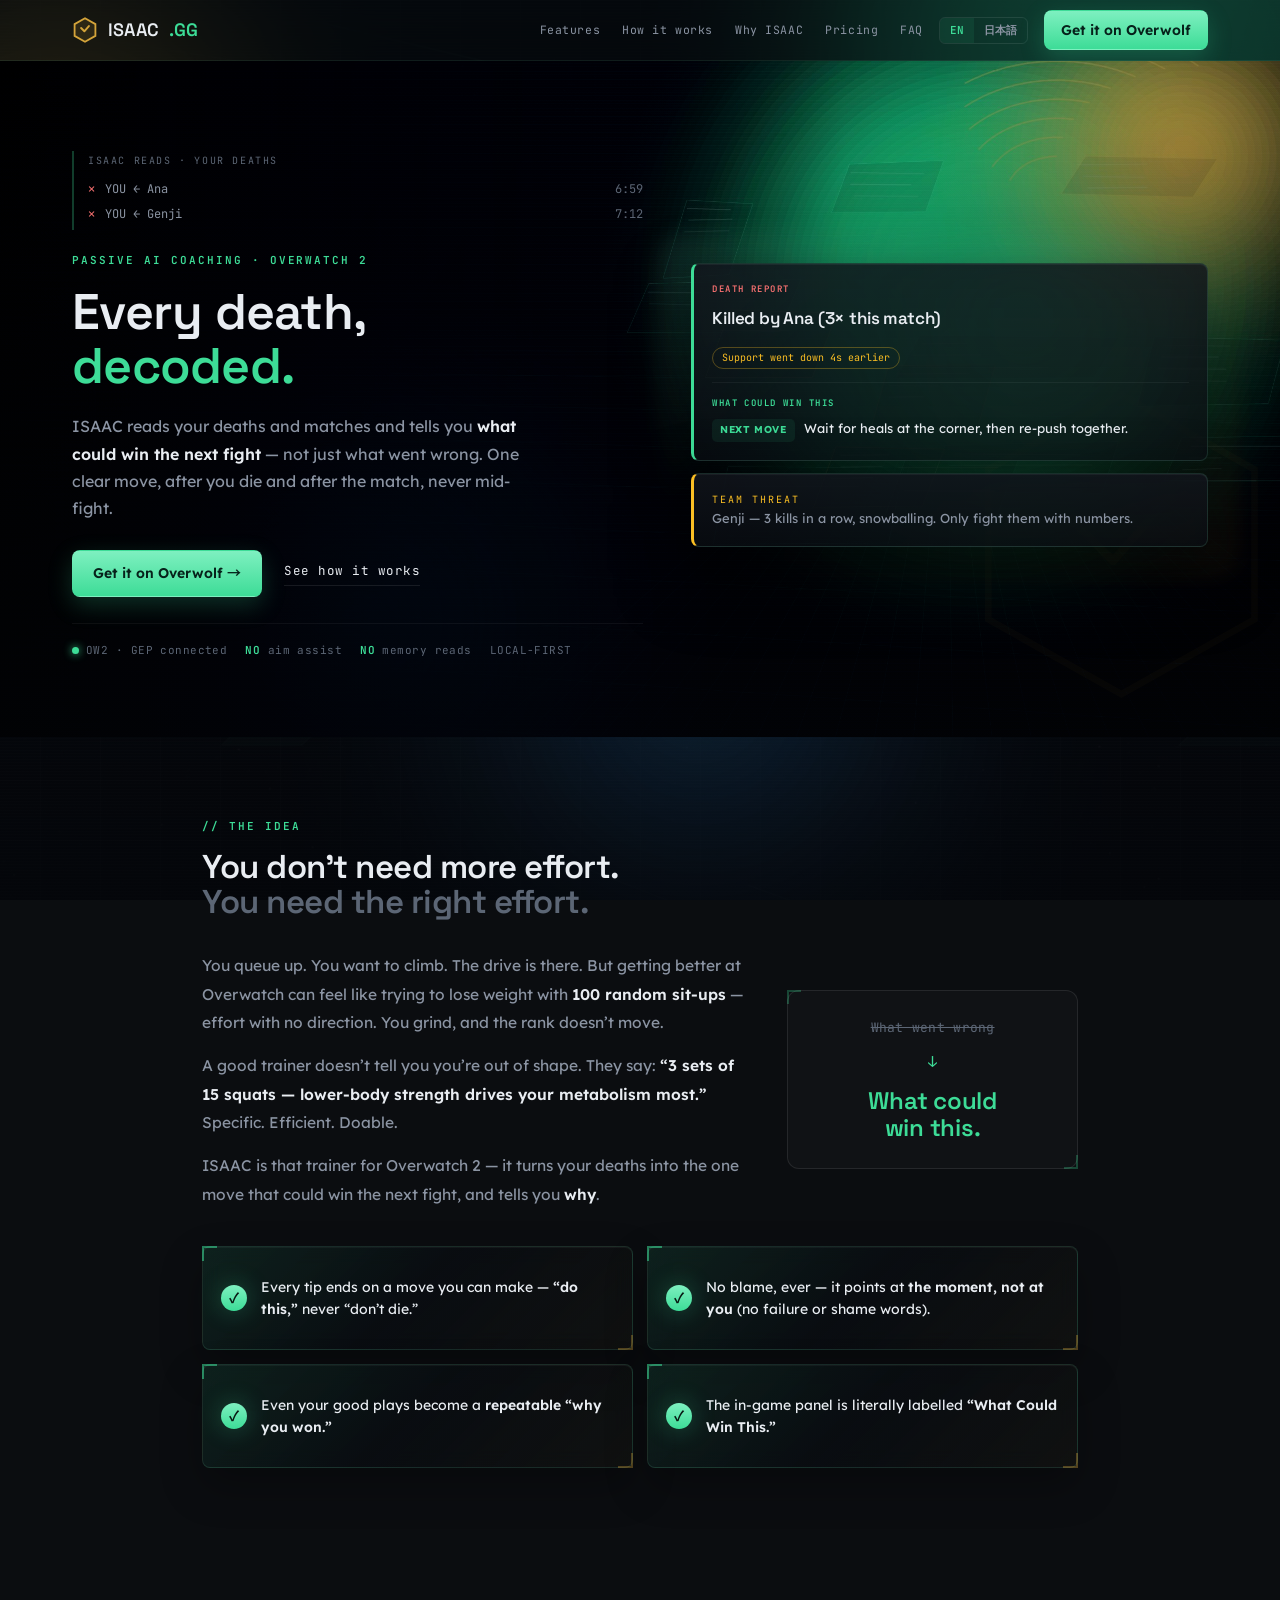
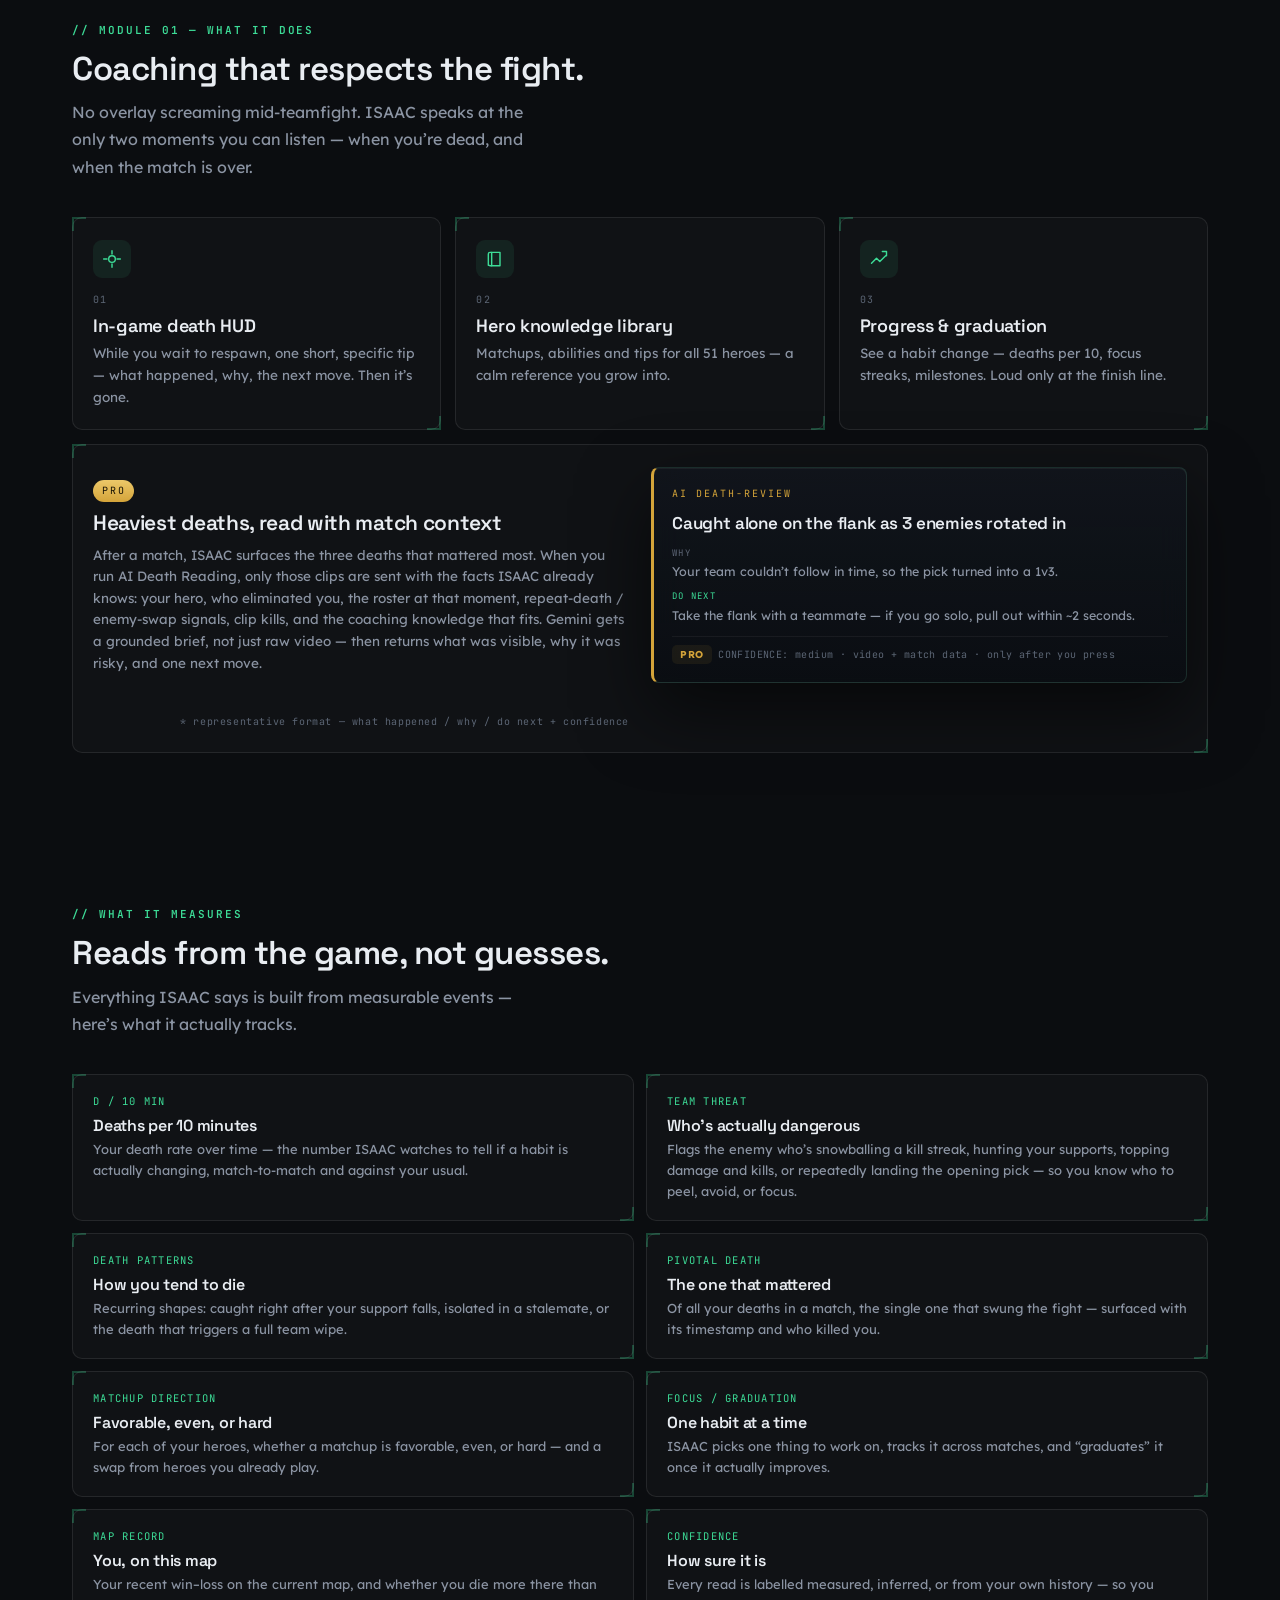
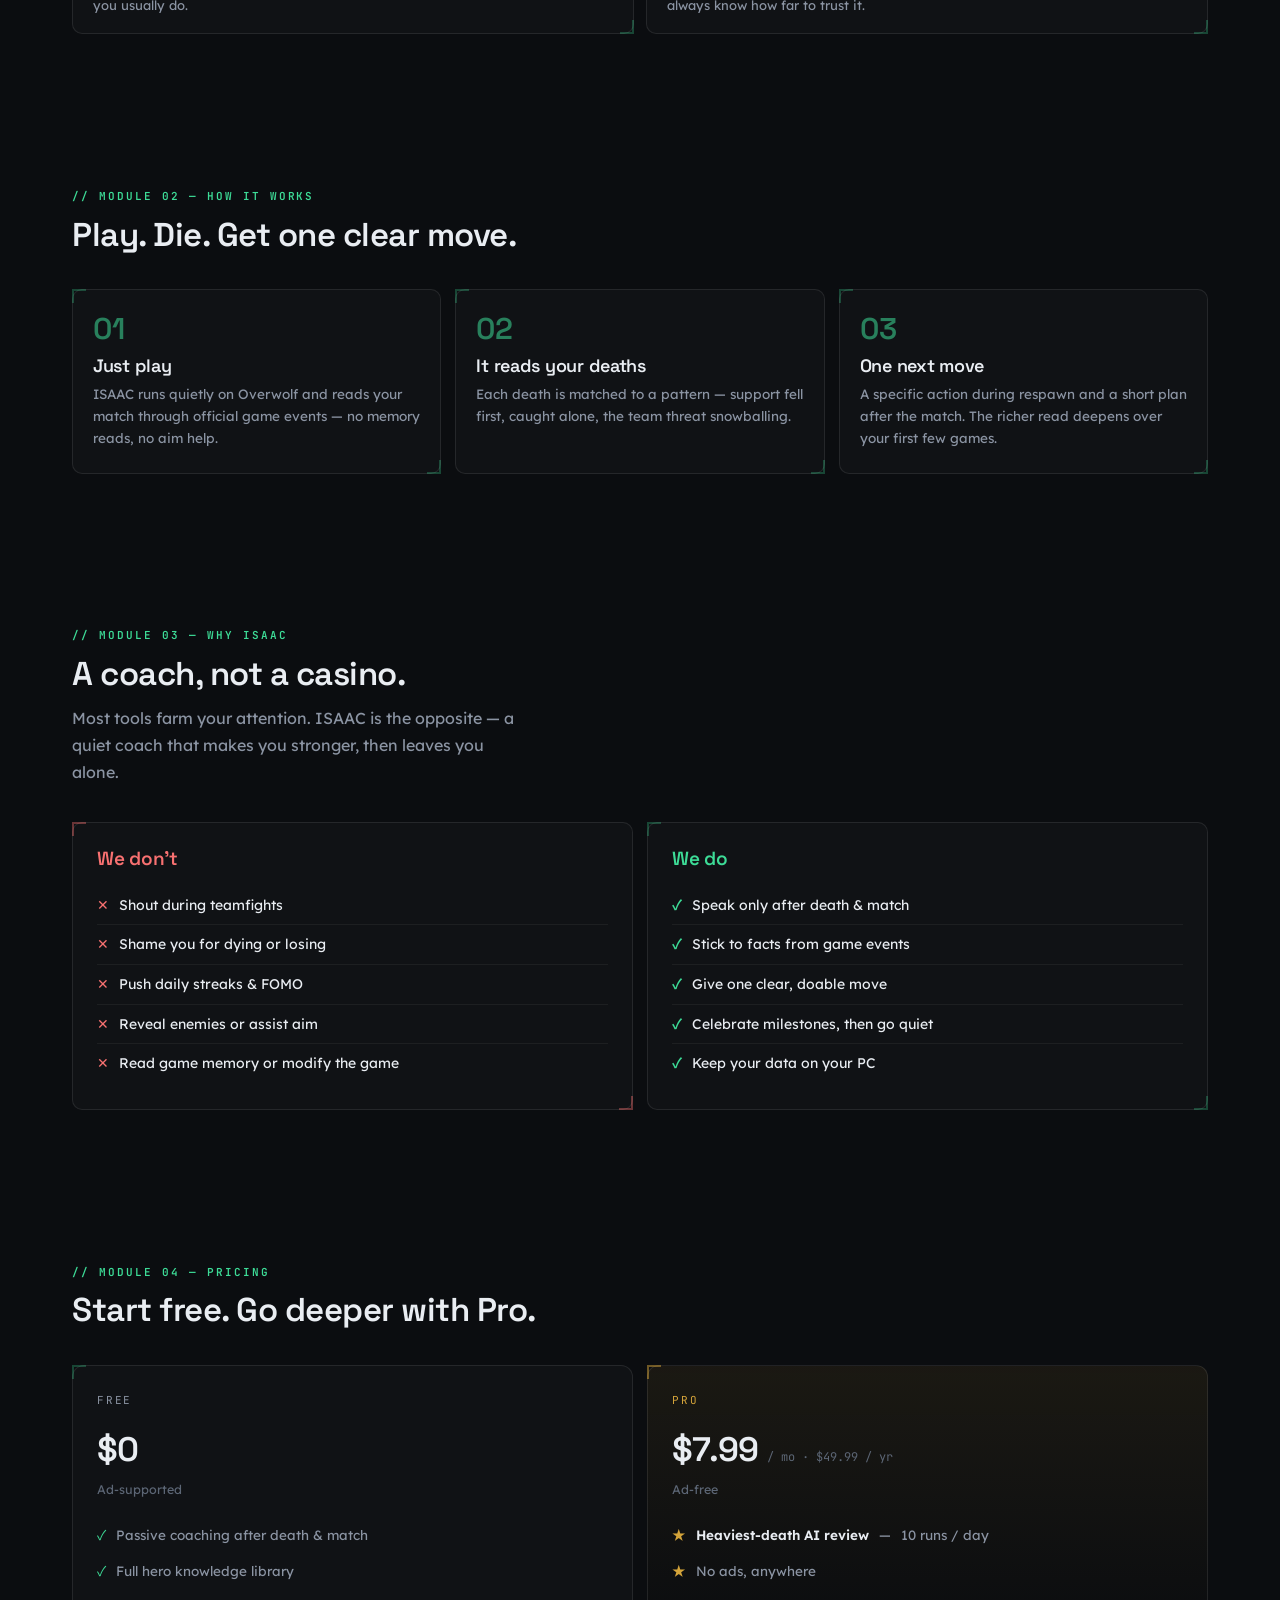
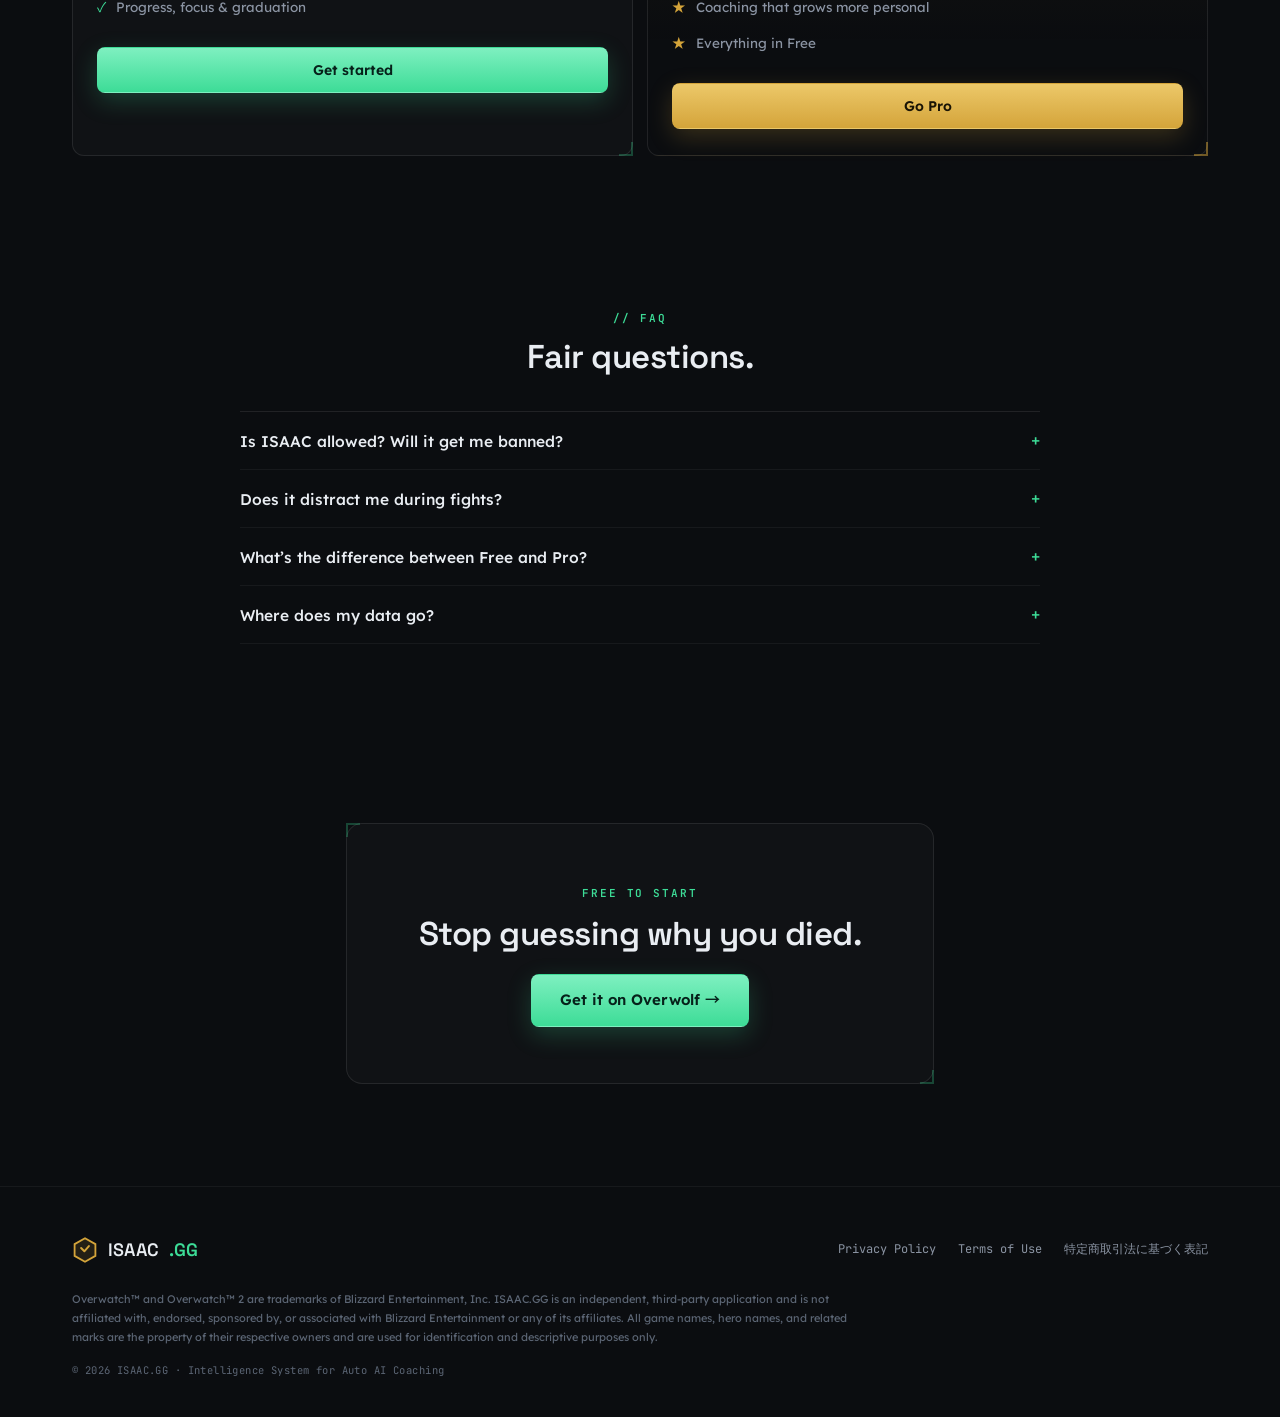
==== commit c6c5c7a9: "Update pricing to $7.99/mo + Pro 10 reviews/day Co-Authored-By: Claude Opus 4.8 (1M context) <norepl" ====
--- a/index.html
+++ b/index.html
@@ -283,10 +283,10 @@
             </div>
             <div class="plan pro panel rise">
               <div class="name">Pro</div>
-              <div class="price">$6.99 <small><span class="t-en">/ mo · $49.99 / yr</span><span class="t-ja">/ 月 · $49.99 / 年</span></small></div>
+              <div class="price">$7.99 <small><span class="t-en">/ mo · $49.99 / yr</span><span class="t-ja">/ 月 · $49.99 / 年</span></small></div>
               <div class="sub"><span class="t-en">Ad-free</span><span class="t-ja">広告なし</span></div>
               <ul>
-                <li><span style="color:var(--gold)">★</span> <b><span class="t-en">Heaviest-death AI review</span><span class="t-ja">重かったデスの AI 読み解き</span></b> — <span class="t-en">5 runs / day</span><span class="t-ja">1 日 5 回</span></li>
+                <li><span style="color:var(--gold)">★</span> <b><span class="t-en">Heaviest-death AI review</span><span class="t-ja">重かったデスの AI 読み解き</span></b> — <span class="t-en">10 runs / day</span><span class="t-ja">1 日 10 回</span></li>
                 <li><span style="color:var(--gold)">★</span> <span class="t-en">No ads, anywhere</span><span class="t-ja">広告なし</span></li>
                 <li><span style="color:var(--gold)">★</span> <span class="t-en">Coaching that grows more personal</span><span class="t-ja">あなた専用に育つコーチング</span></li>
                 <li><span style="color:var(--gold)">★</span> <span class="t-en">Everything in Free</span><span class="t-ja">Free の全機能</span></li>
@@ -315,7 +315,7 @@
             </div>
             <div class="qa">
               <button><span><span class="t-en">What’s the difference between Free and Pro?</span><span class="t-ja">Free と Pro の違いは？</span></span> <span class="pm">+</span></button>
-              <div class="a"><p><span class="t-en">Free gives passive coaching, the full hero library, and progress tracking, supported by ads. Pro removes ads and unlocks AI Death Reading for the heaviest deaths in a match, up to five runs per day.</span><span class="t-ja">Free は受動コーチング・ヒーロー図鑑・進捗（広告つき）。Pro は広告なしで、試合ごとの重かったデスを AI で読み解く機能を 1 日 5 回まで解放します。</span></p></div>
+              <div class="a"><p><span class="t-en">Free gives passive coaching, the full hero library, and progress tracking, supported by ads. Pro removes ads and unlocks AI Death Reading for the heaviest deaths in a match, up to ten runs per day.</span><span class="t-ja">Free は受動コーチング・ヒーロー図鑑・進捗（広告つき）。Pro は広告なしで、試合ごとの重かったデスを AI で読み解く機能を 1 日 10 回まで解放します。</span></p></div>
             </div>
             <div class="qa">
               <button><span><span class="t-en">Where does my data go?</span><span class="t-ja">データはどこへ行く？</span></span> <span class="pm">+</span></button>
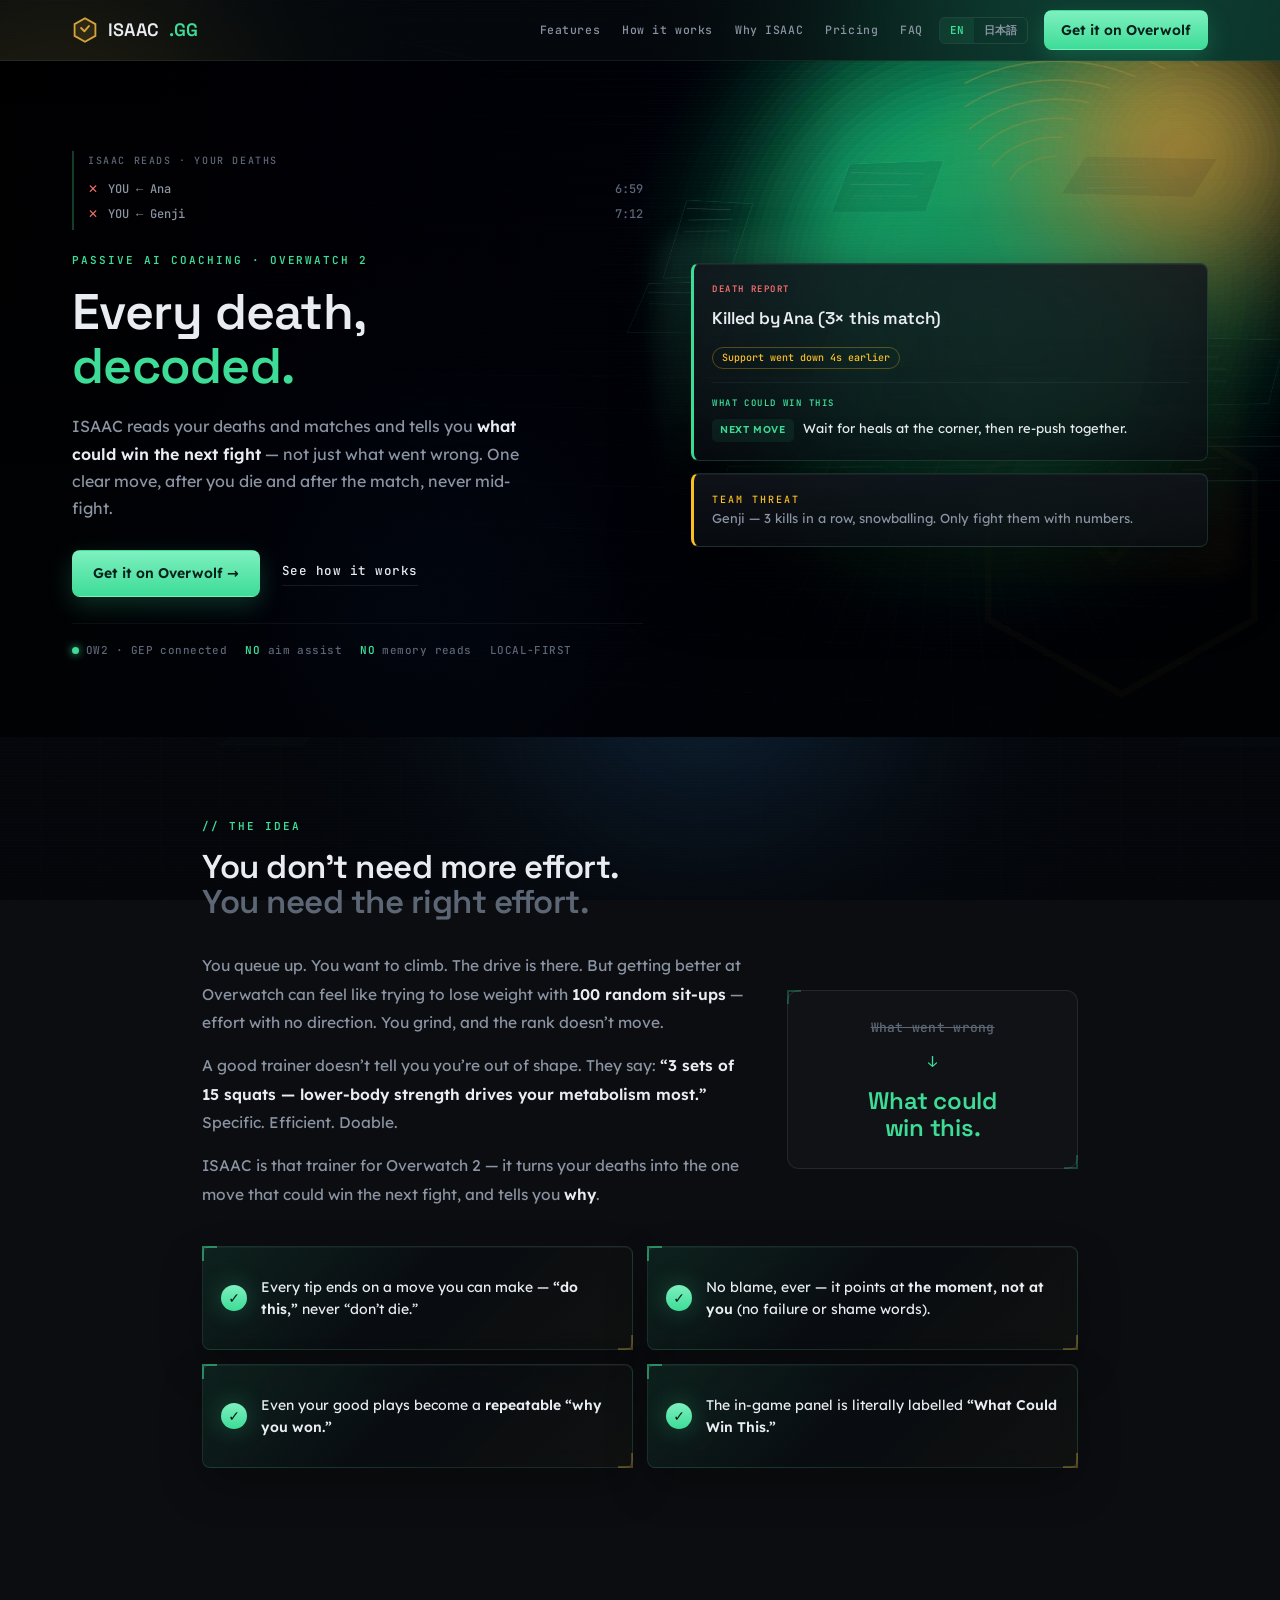
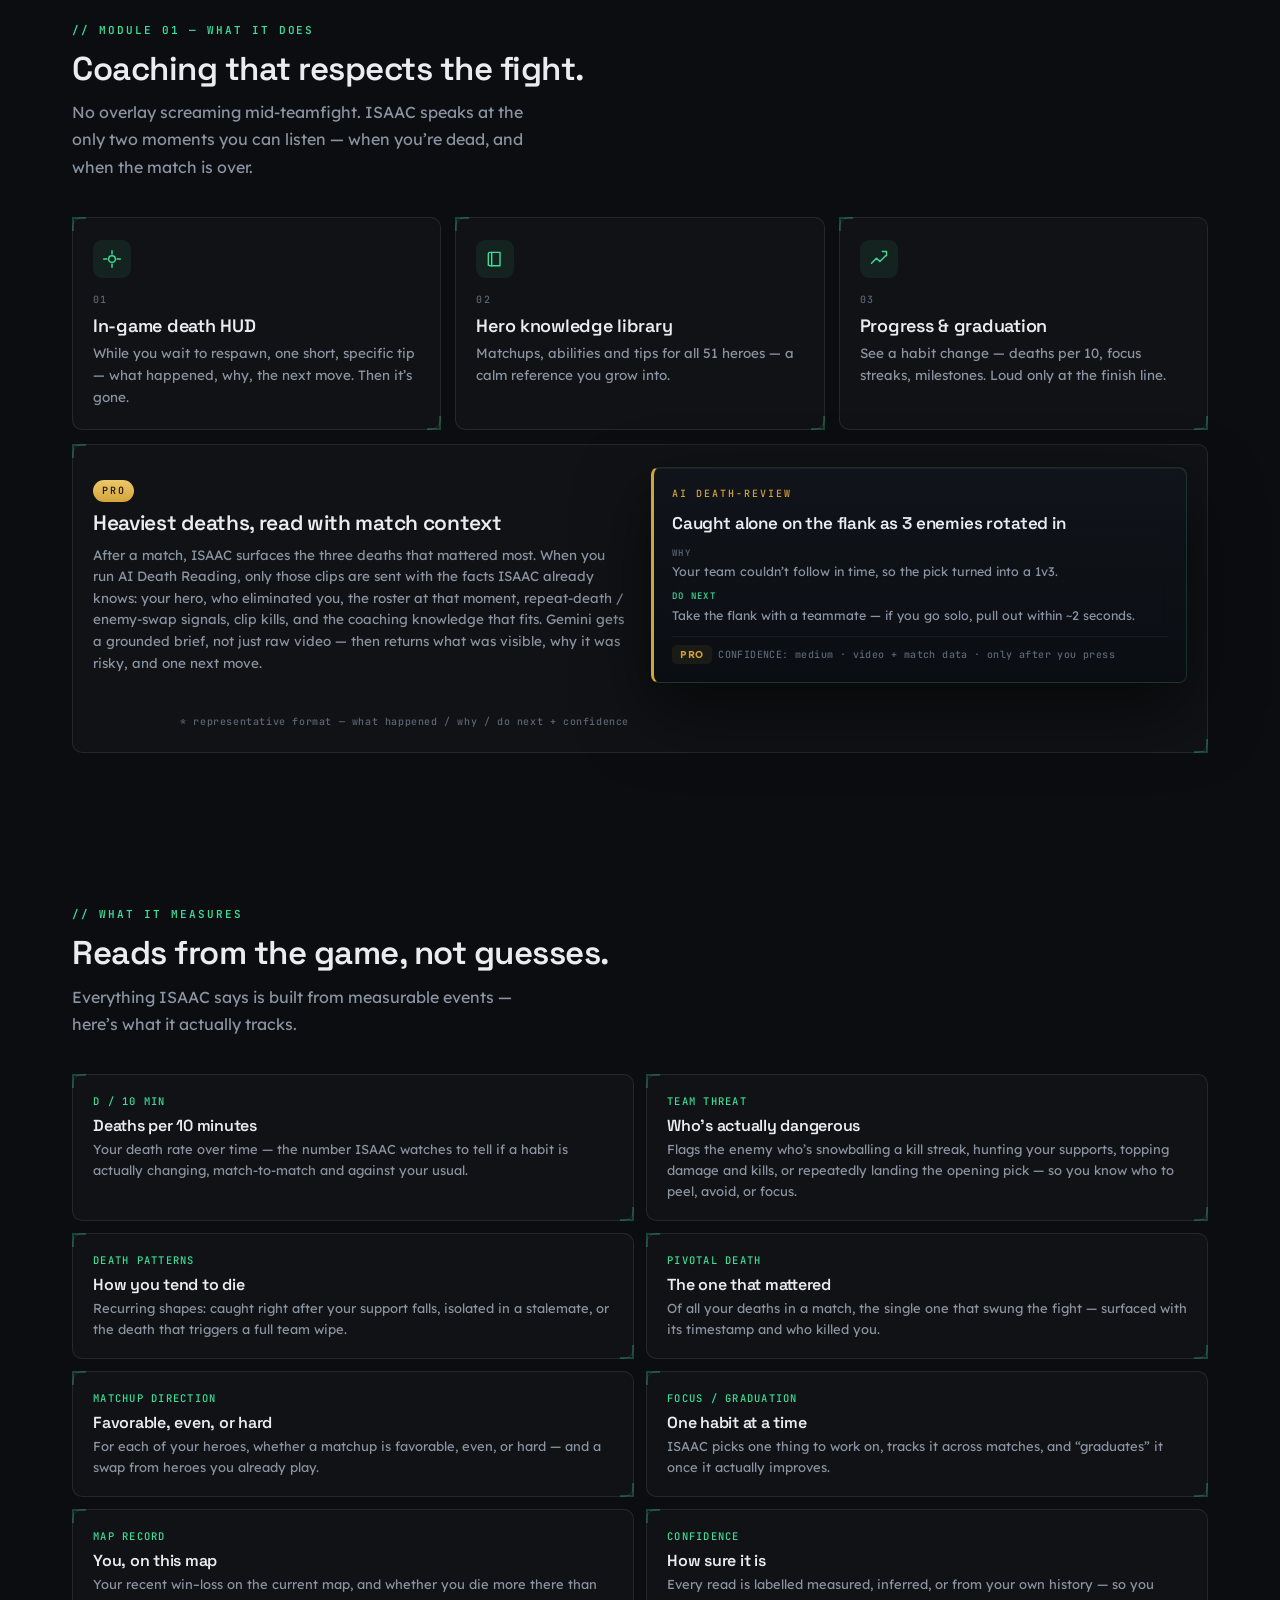
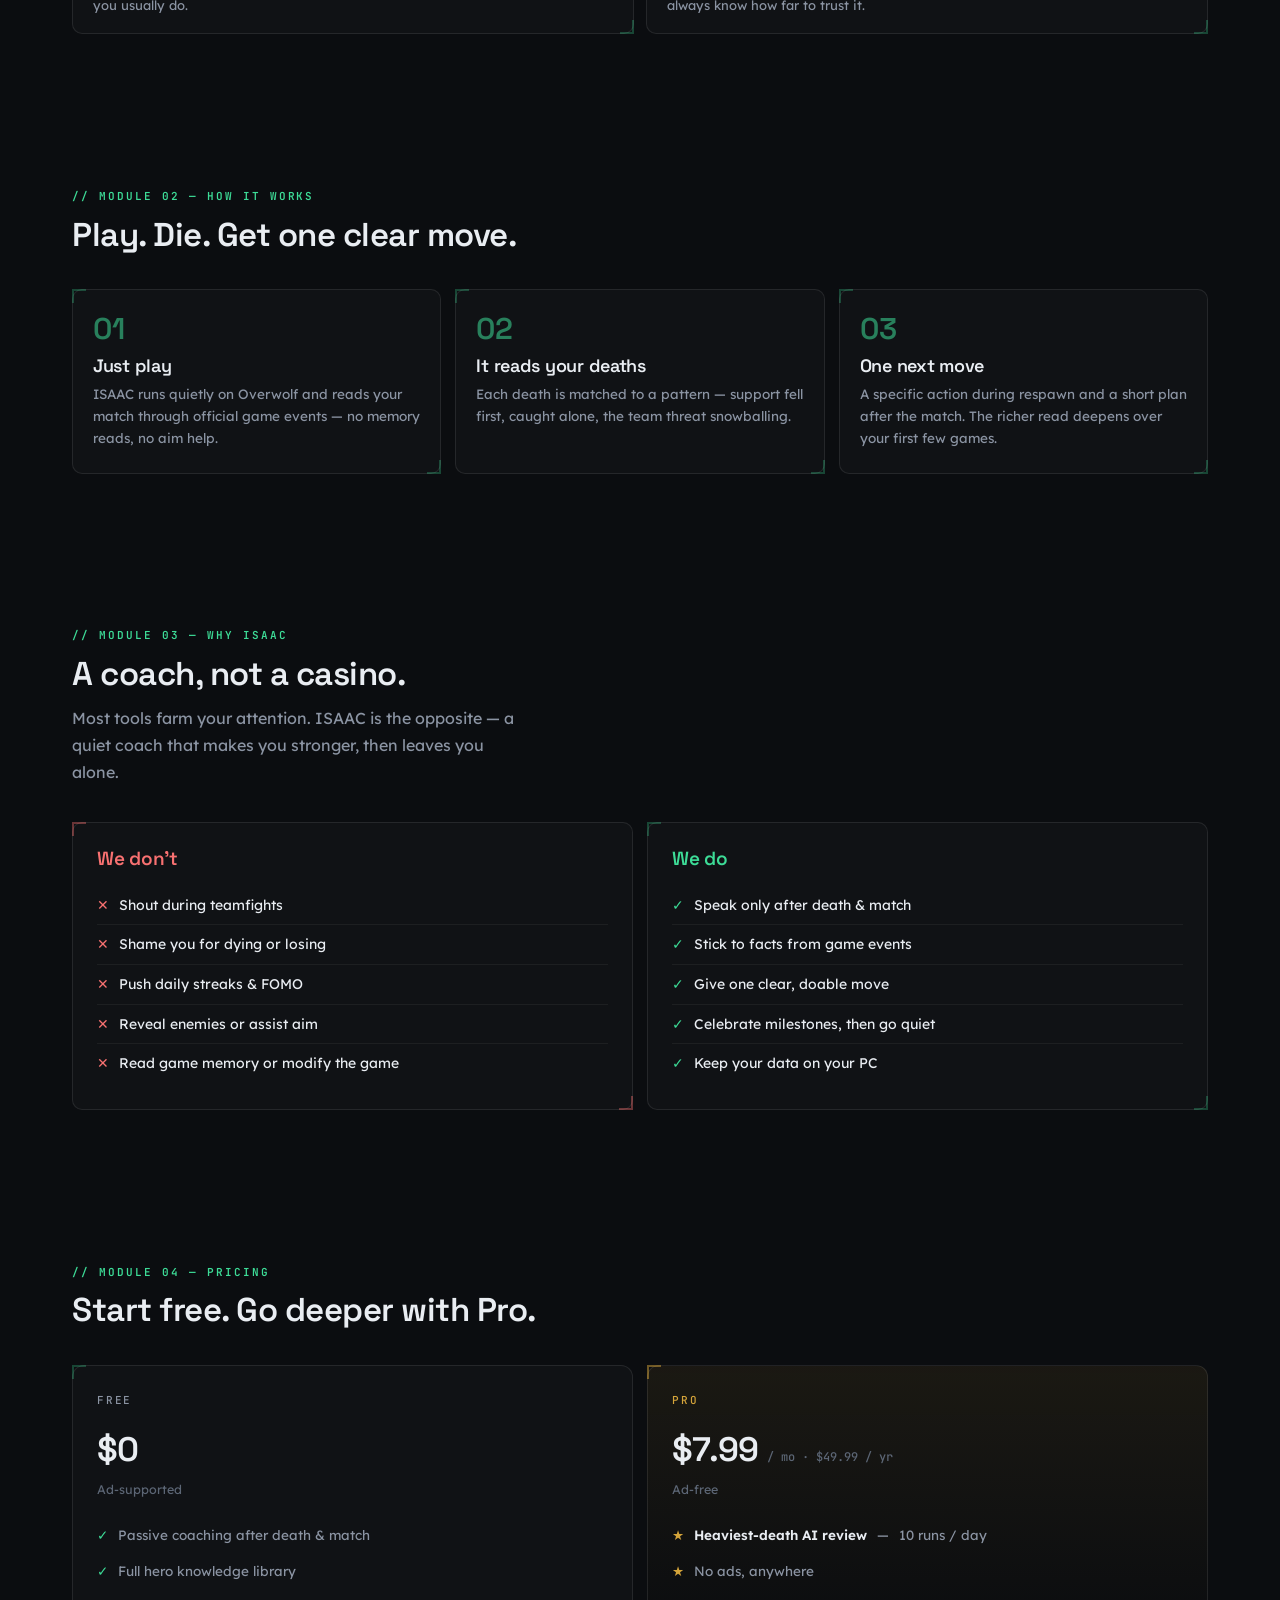
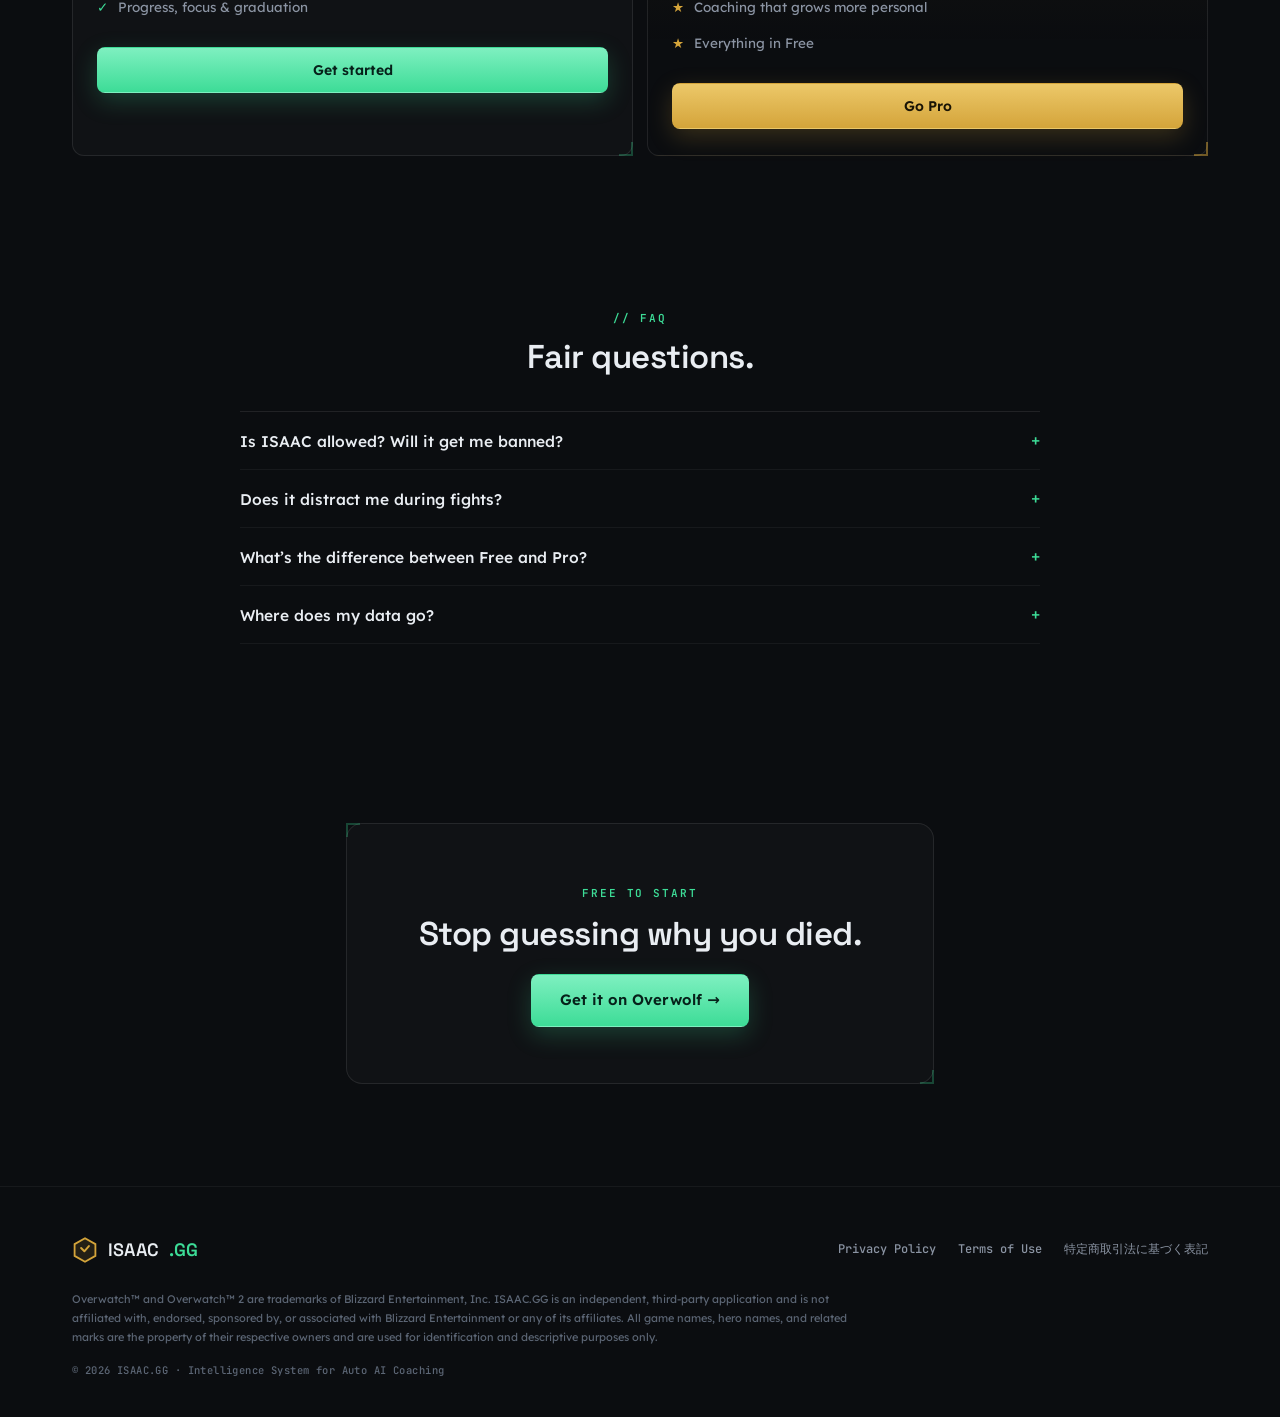
==== commit b04dd39b: "Self-host fonts (drop Google Fonts; JA uses system fonts) — no third-party request / no cookies Co-A" ====
--- a/index.html
+++ b/index.html
@@ -5,9 +5,7 @@
     <meta name="viewport" content="width=device-width, initial-scale=1" />
     <title>ISAAC.GG — Quiet AI coaching for Overwatch 2</title>
     <meta name="description" content="ISAAC.GG reads your deaths and matches in Overwatch 2 and hands you one clear next move — after you die and after the match, never mid-fight. Passive AI coaching on Overwolf." />
-    <link rel="preconnect" href="https://fonts.googleapis.com" />
-    <link rel="preconnect" href="https://fonts.gstatic.com" crossorigin />
-    <link href="https://fonts.googleapis.com/css2?family=Space+Grotesk:wght@500;600;700&family=Lexend:wght@300;400;500;600&family=JetBrains+Mono:wght@500;600&family=Noto+Sans+JP:wght@400;500;700&display=swap" rel="stylesheet" />
+    <!-- fonts self-hosted via style.css @font-face (no third-party request / no cookies) -->
     <link rel="stylesheet" href="style.css" />
   </head>
   <body class="load">
--- a/style.css
+++ b/style.css
@@ -3,6 +3,18 @@
    Space Grotesk (display/numbers) + Lexend (body) + JetBrains Mono (HUD labels: coords, timestamps, status).
    PC-first sizing — type is deliberately restrained (no oversized display). HUD chrome: thin rules,
    corner brackets, a faint coordinate grid, kill-feed ticker, status pips. */
+
+/* Self-hosted fonts — no third-party (Google) request, so the site sets no tracking cookies.
+   Latin: Space Grotesk / Lexend / JetBrains Mono (woff2 in assets/fonts/). Japanese: system fonts. */
+@font-face { font-family: 'Space Grotesk'; font-style: normal; font-weight: 500; font-display: swap; src: url('assets/fonts/space-grotesk-latin-500-normal.woff2') format('woff2'); }
+@font-face { font-family: 'Space Grotesk'; font-style: normal; font-weight: 600; font-display: swap; src: url('assets/fonts/space-grotesk-latin-600-normal.woff2') format('woff2'); }
+@font-face { font-family: 'Space Grotesk'; font-style: normal; font-weight: 700; font-display: swap; src: url('assets/fonts/space-grotesk-latin-700-normal.woff2') format('woff2'); }
+@font-face { font-family: 'Lexend'; font-style: normal; font-weight: 300; font-display: swap; src: url('assets/fonts/lexend-latin-300-normal.woff2') format('woff2'); }
+@font-face { font-family: 'Lexend'; font-style: normal; font-weight: 400; font-display: swap; src: url('assets/fonts/lexend-latin-400-normal.woff2') format('woff2'); }
+@font-face { font-family: 'Lexend'; font-style: normal; font-weight: 500; font-display: swap; src: url('assets/fonts/lexend-latin-500-normal.woff2') format('woff2'); }
+@font-face { font-family: 'Lexend'; font-style: normal; font-weight: 600; font-display: swap; src: url('assets/fonts/lexend-latin-600-normal.woff2') format('woff2'); }
+@font-face { font-family: 'JetBrains Mono'; font-style: normal; font-weight: 500; font-display: swap; src: url('assets/fonts/jetbrains-mono-latin-500-normal.woff2') format('woff2'); }
+@font-face { font-family: 'JetBrains Mono'; font-style: normal; font-weight: 600; font-display: swap; src: url('assets/fonts/jetbrains-mono-latin-600-normal.woff2') format('woff2'); }
 
 :root {
   --base: #0b0d10;
@@ -26,8 +38,8 @@
   --line: rgba(255, 255, 255, 0.09);
   --line2: rgba(255, 255, 255, 0.05);
 
-  --display: 'Space Grotesk', 'Lexend', 'Noto Sans JP', sans-serif;
-  --sans: 'Lexend', 'Noto Sans JP', 'Hiragino Sans', 'Yu Gothic UI', system-ui, sans-serif;
+  --display: 'Space Grotesk', 'Lexend', 'Hiragino Sans', 'Yu Gothic UI', 'Yu Gothic', Meiryo, system-ui, sans-serif;
+  --sans: 'Lexend', 'Hiragino Sans', 'Yu Gothic UI', 'Yu Gothic', Meiryo, system-ui, sans-serif;
   --mono: 'JetBrains Mono', ui-monospace, Consolas, monospace;
   --maxw: 1200px;
 }
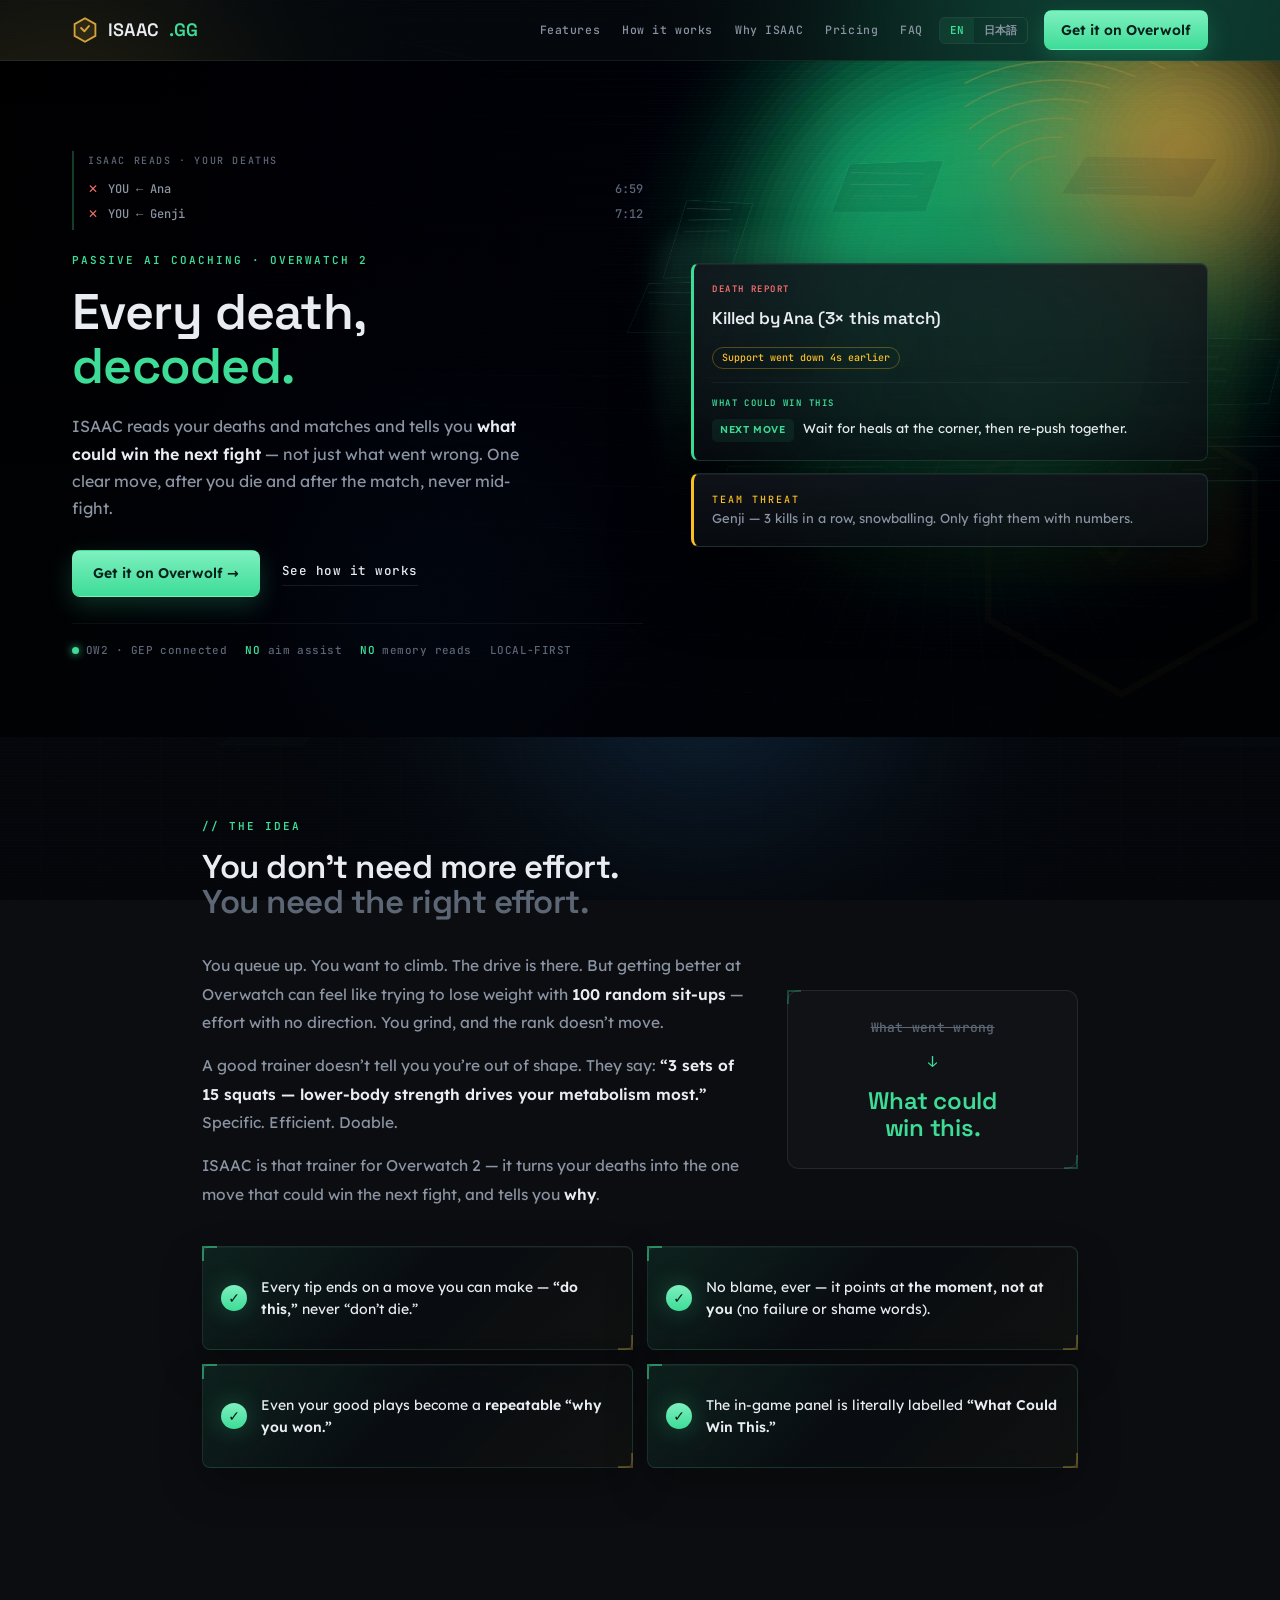
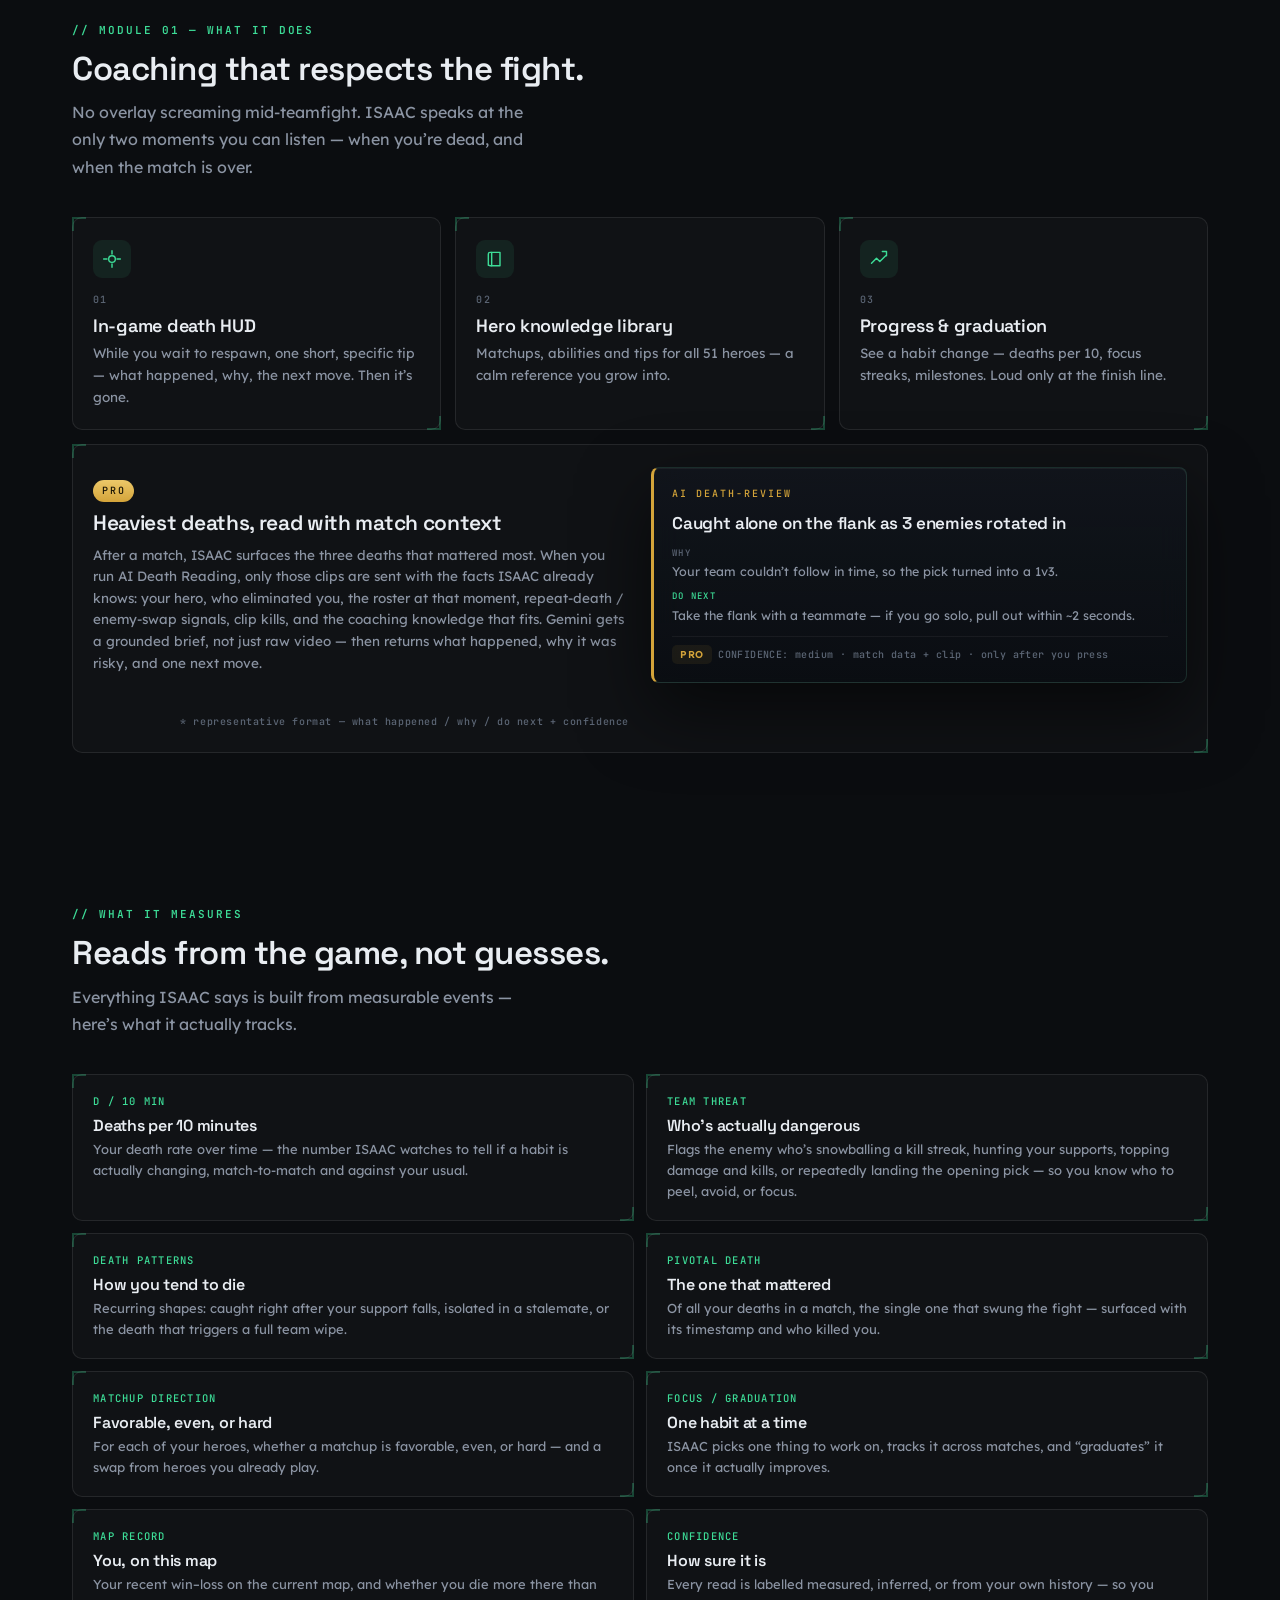
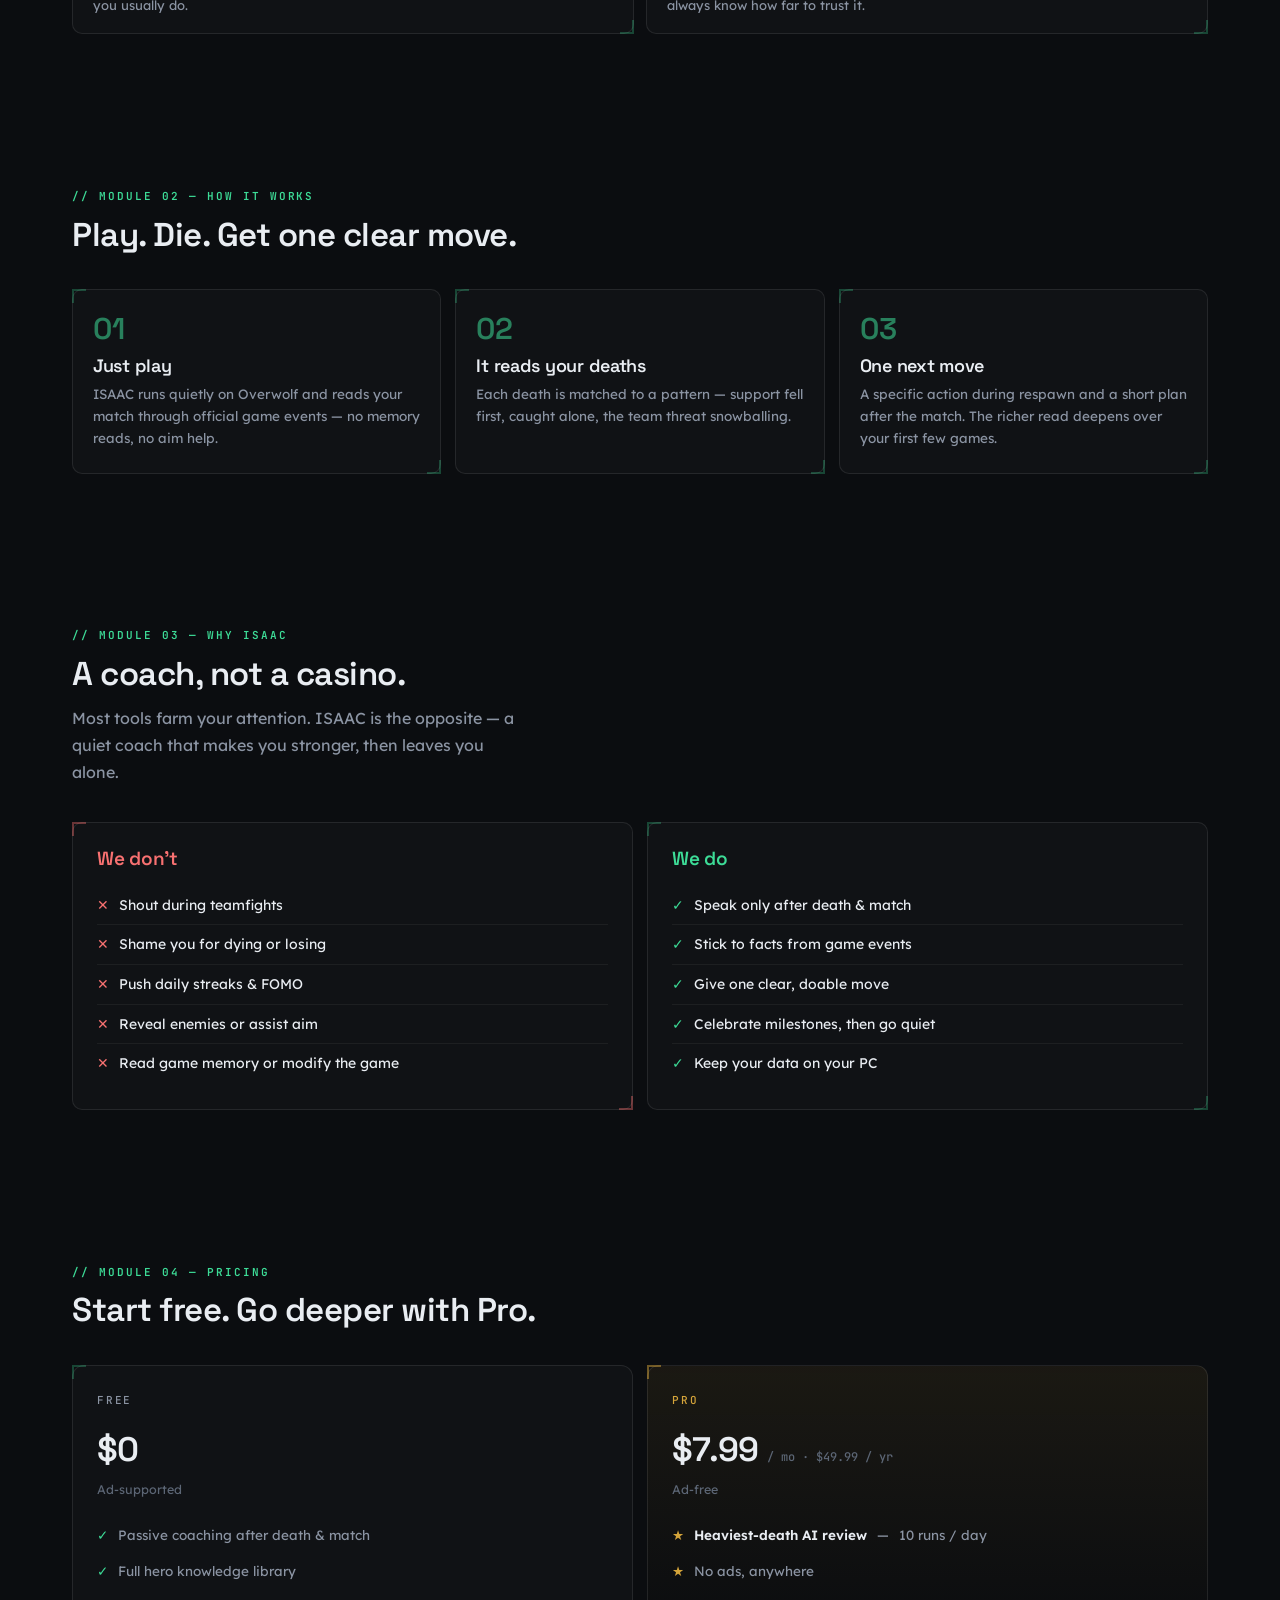
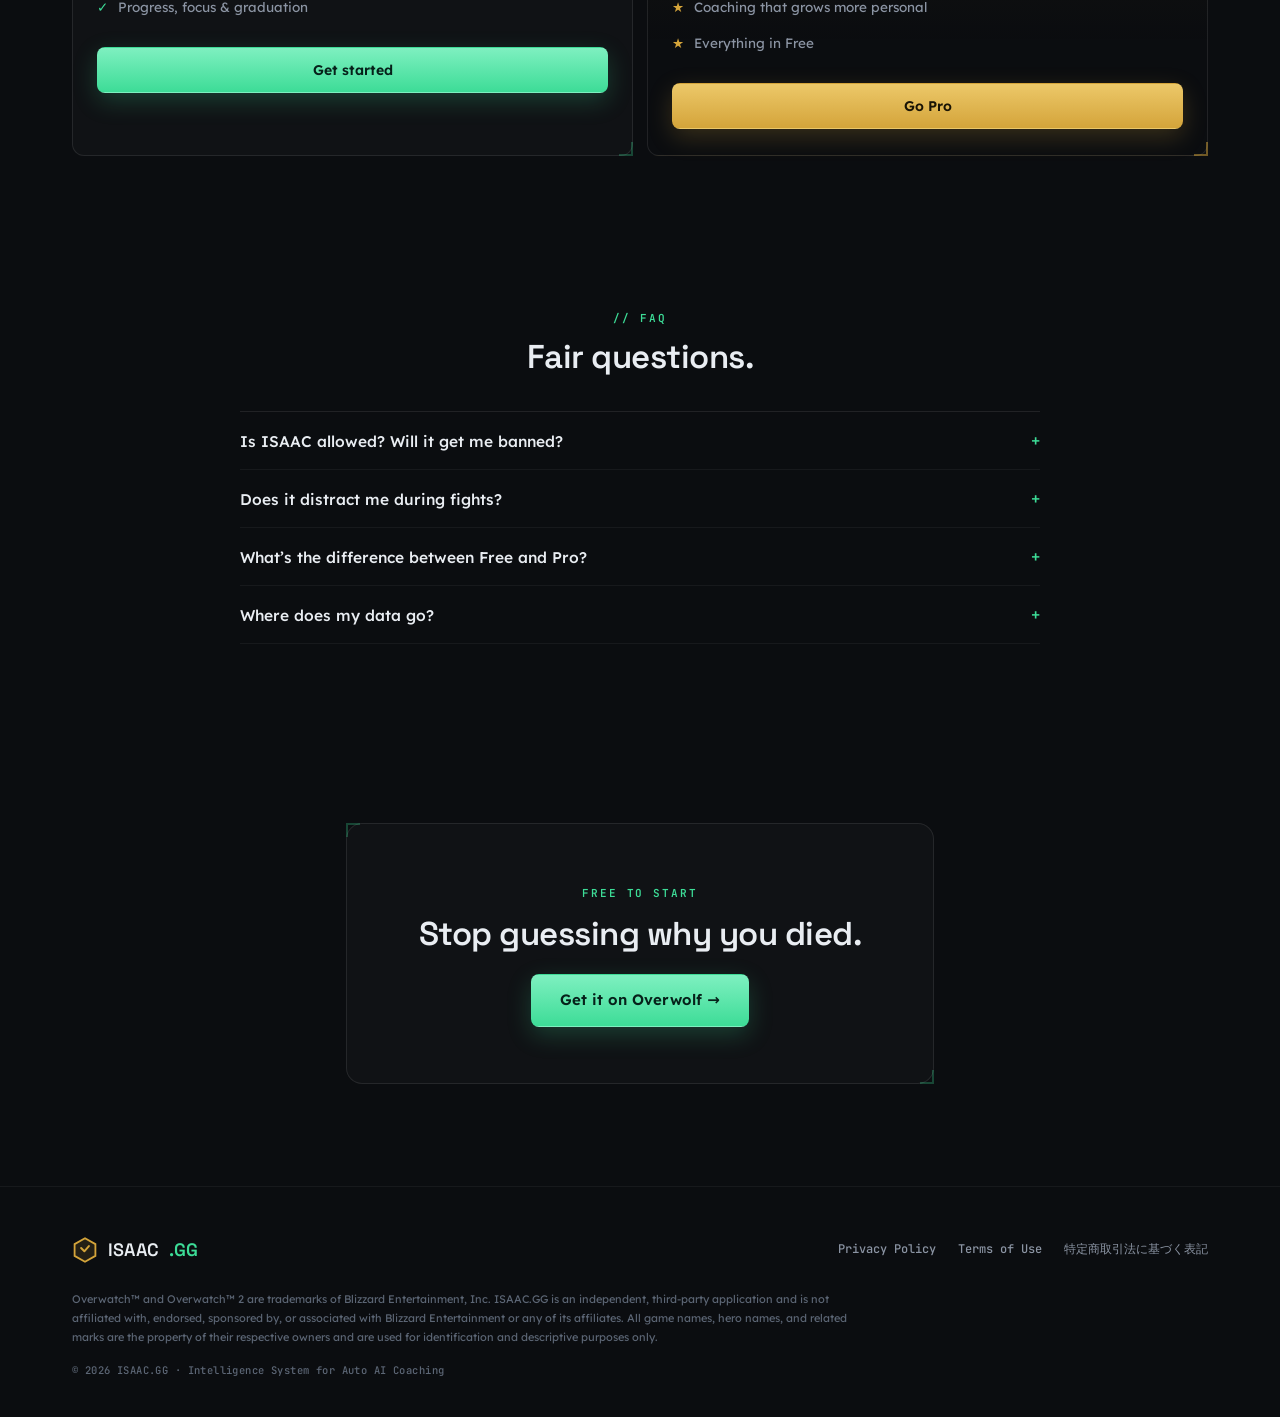
==== commit 2e8345fb: "site: Mode B コピーを「デスを読み解く/何が起きたか」に統一 クリップが読めなくても過剰約束にならない法的安全側の言い回しへ。 - what was visible / 何が見えたか → " ====
--- a/index.html
+++ b/index.html
@@ -144,14 +144,14 @@
               <div>
                 <span class="pro-badge">PRO</span>
                 <h3 style="font-size:21px"><span class="t-en">Heaviest deaths, read with match context</span><span class="t-ja">重かったデスを、試合文脈ごと読み解く</span></h3>
-                <p style="margin-top:9px"><span class="t-en">After a match, ISAAC surfaces the three deaths that mattered most. When you run AI Death Reading, only those clips are sent with the facts ISAAC already knows: your hero, who eliminated you, the roster at that moment, repeat-death / enemy-swap signals, clip kills, and the coaching knowledge that fits. Gemini gets a grounded brief, not just raw video — then returns what was visible, why it was risky, and one next move.</span><span class="t-ja">試合後、ISAAC は影響が大きかった 3 つのデスを自動で並べます。AI 読み解きを押したときだけ、対象クリップに「使用ヒーロー、撃破者、その時点のロスター、連続死・敵スワップ、クリップ内キル、該当するヒーロー知識」を添えて送信。Gemini に渡すのは動画だけではなく、ISAAC が持つ事実の背骨です。だから返ってくるのは感想ではなく、「何が見えたか／なぜ危なかったか／次の一手」まで絞ったレビューです。</span></p>
+                <p style="margin-top:9px"><span class="t-en">After a match, ISAAC surfaces the three deaths that mattered most. When you run AI Death Reading, only those clips are sent with the facts ISAAC already knows: your hero, who eliminated you, the roster at that moment, repeat-death / enemy-swap signals, clip kills, and the coaching knowledge that fits. Gemini gets a grounded brief, not just raw video — then returns what happened, why it was risky, and one next move.</span><span class="t-ja">試合後、ISAAC は影響が大きかった 3 つのデスを自動で並べます。AI 読み解きを押したときだけ、対象クリップに「使用ヒーロー、撃破者、その時点のロスター、連続死・敵スワップ、クリップ内キル、該当するヒーロー知識」を添えて送信。Gemini に渡すのは動画だけではなく、ISAAC が持つ事実の背骨です。だから返ってくるのは感想ではなく、「何が起きたか／なぜ危なかったか／次の一手」まで絞ったレビューです。</span></p>
               </div>
               <div class="card review" style="margin:0">
                 <div class="tag"><span class="t-en">AI death-review</span><span class="t-ja">AI デス読み解き</span></div>
                 <div class="head"><span class="t-en">Caught alone on the flank as 3 enemies rotated in</span><span class="t-ja">敵 3 枚が回り込む中、サイドで単独になっていた</span></div>
                 <div class="rv"><span class="rl">WHY</span><span class="t-en">Your team couldn’t follow in time, so the pick turned into a 1v3.</span><span class="t-ja">味方が追いつけず、ピックが 1v3 になった。</span></div>
                 <div class="rv next"><span class="rl">DO NEXT</span><span class="t-en">Take the flank with a teammate — if you go solo, pull out within ~2 seconds.</span><span class="t-ja">サイドは味方と同時に。単独なら 2 秒ほどで引く。</span></div>
-                <div class="conf"><span class="badge" style="background:var(--gold-bg);color:var(--gold)">PRO</span> <span class="t-en">CONFIDENCE: medium · video + match data · only after you press</span><span class="t-ja">確度: 中 · 映像＋試合データ · 押したときだけ送信</span></div>
+                <div class="conf"><span class="badge" style="background:var(--gold-bg);color:var(--gold)">PRO</span> <span class="t-en">CONFIDENCE: medium · match data + clip · only after you press</span><span class="t-ja">確度: 中 · 試合データ＋映像 · 押したときだけ送信</span></div>
               </div>
               <div class="figcap"><span class="t-en">* representative format — what happened / why / do next + confidence</span><span class="t-ja">※ 表示形式の代表例 — 何が起きたか／なぜ／次の一手＋確度</span></div>
             </div>
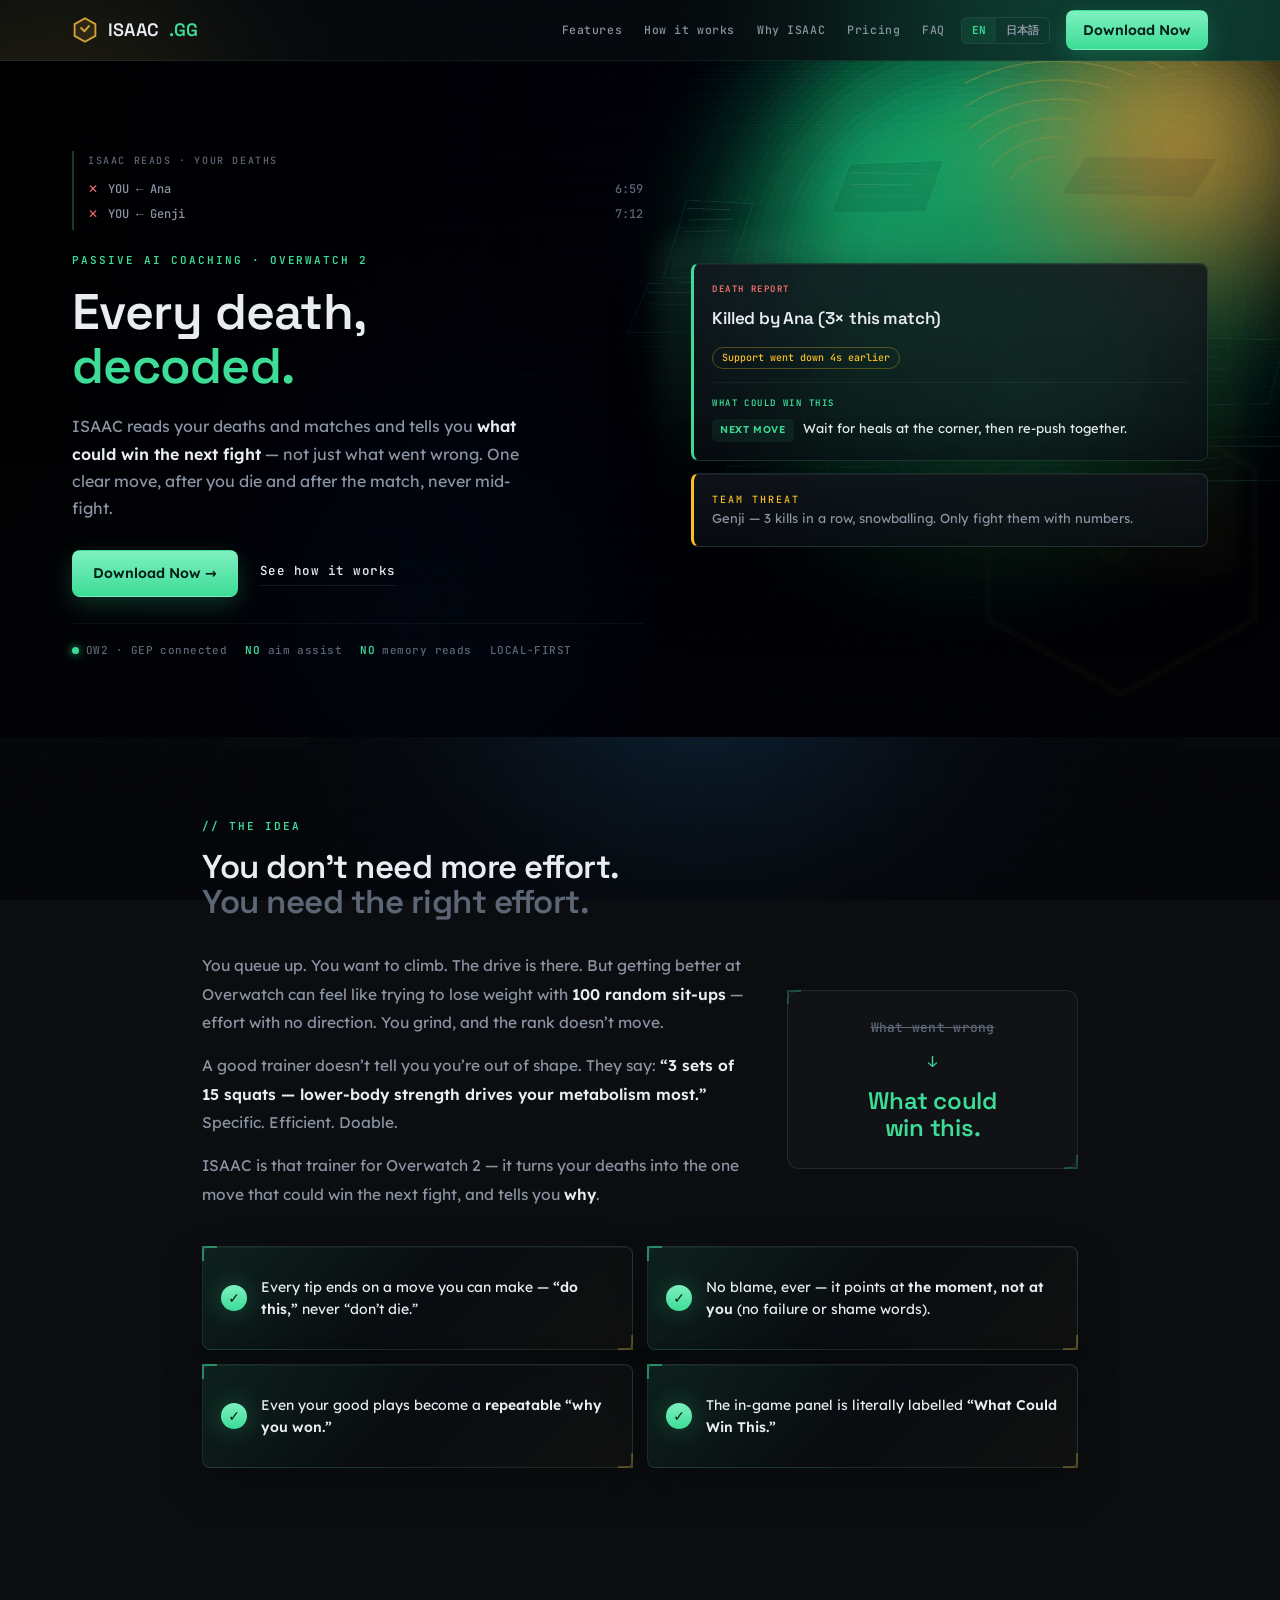
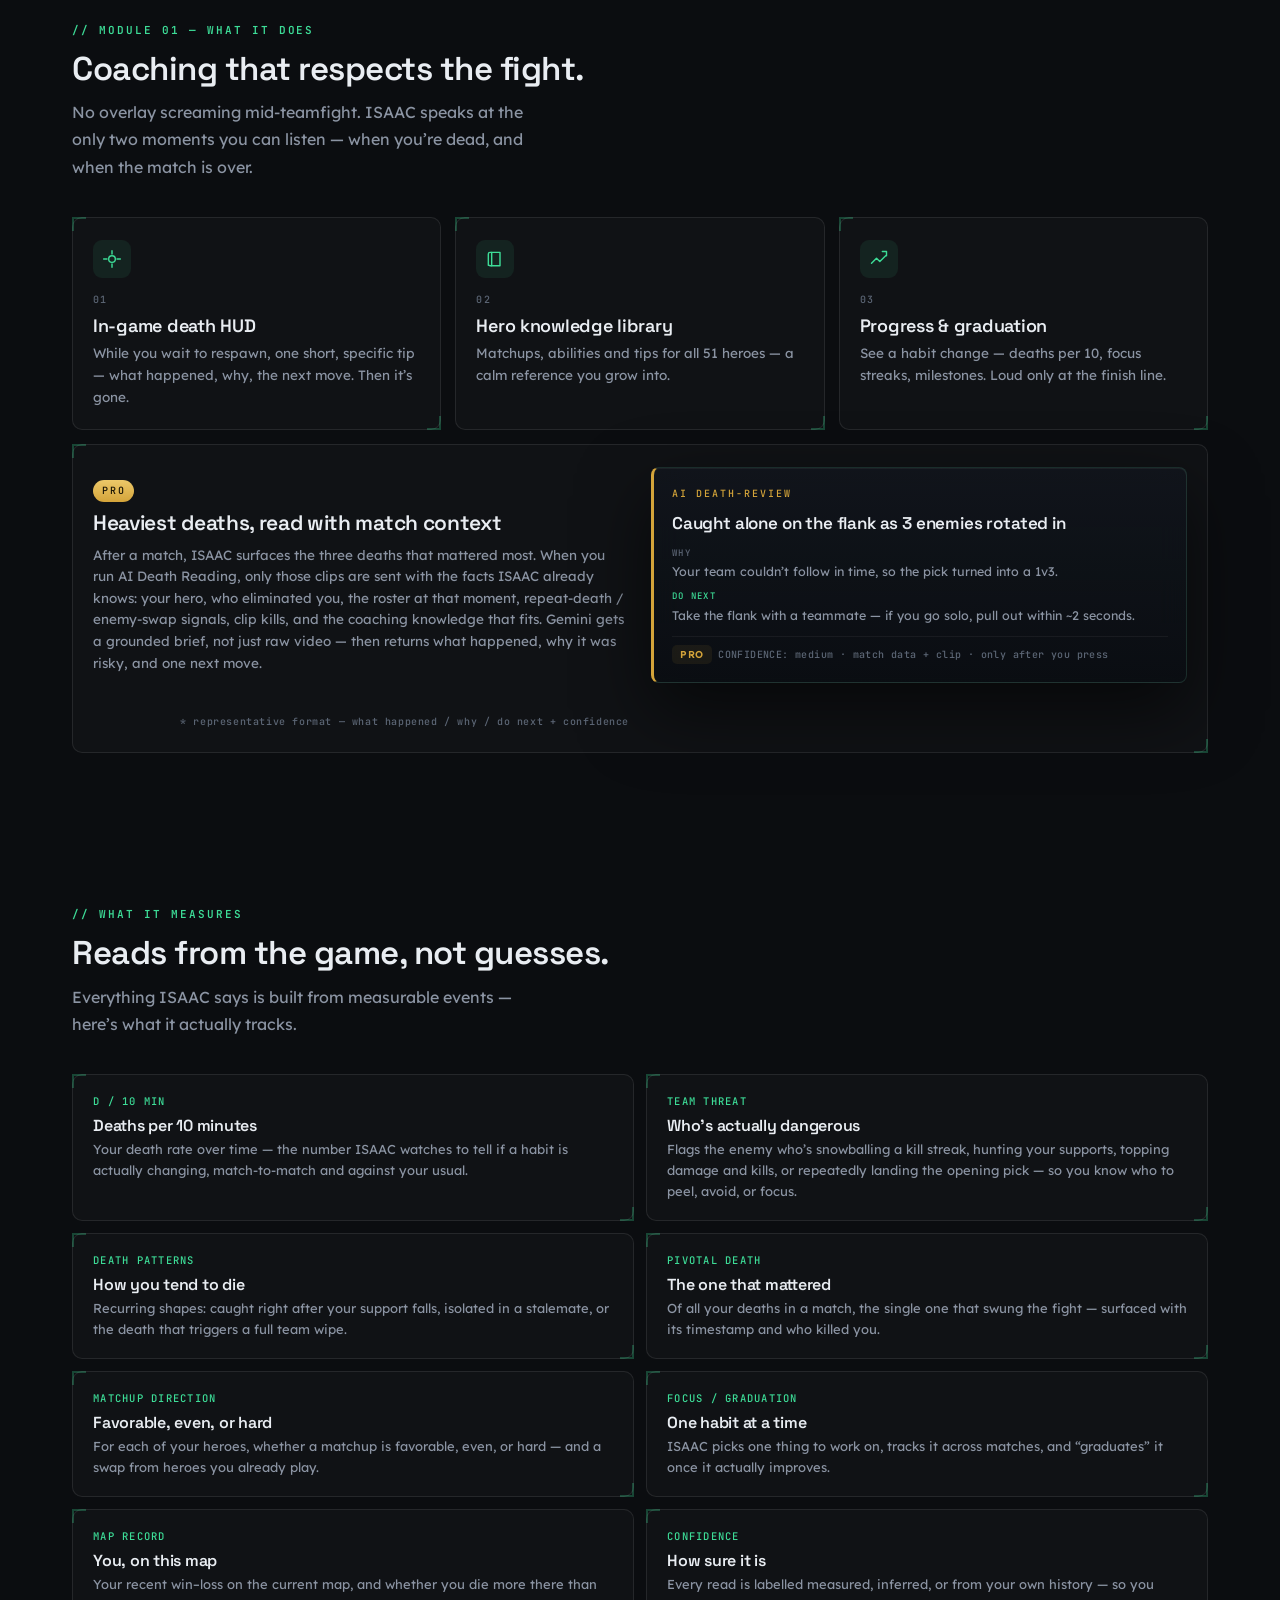
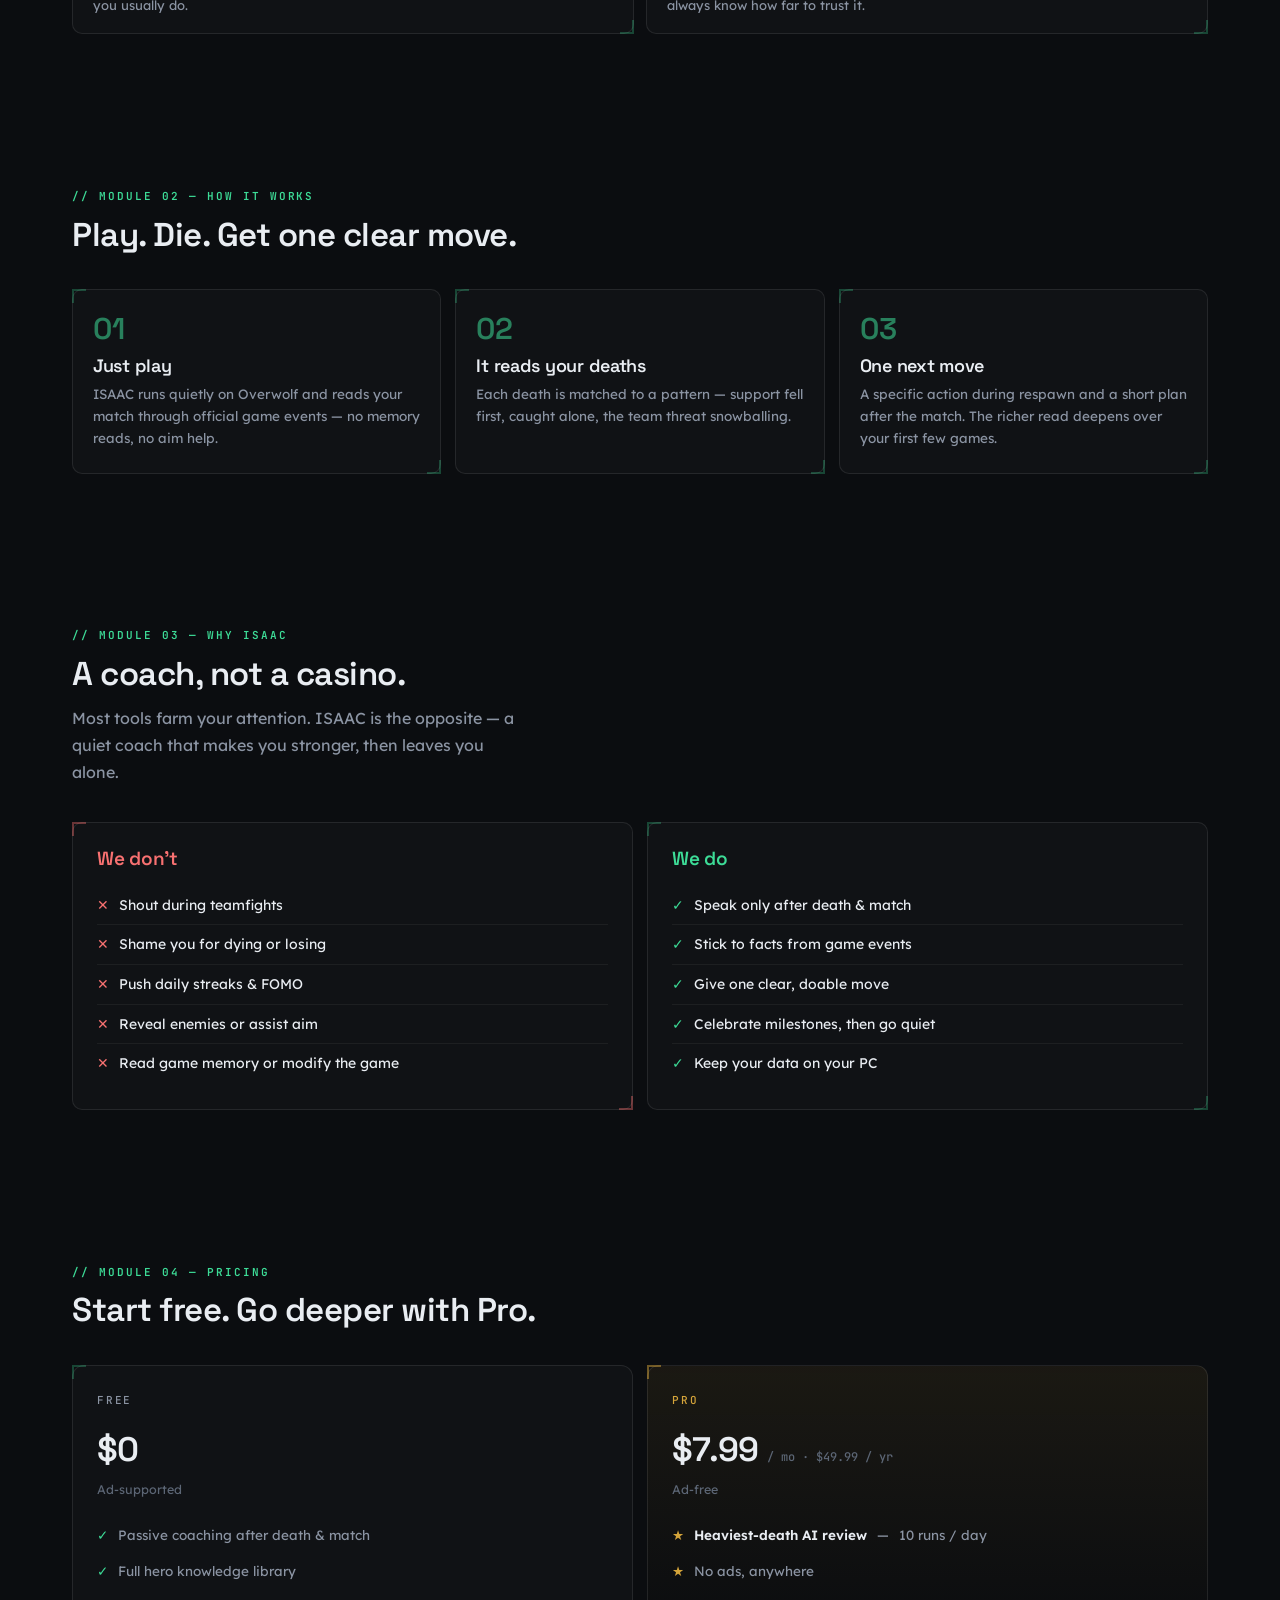
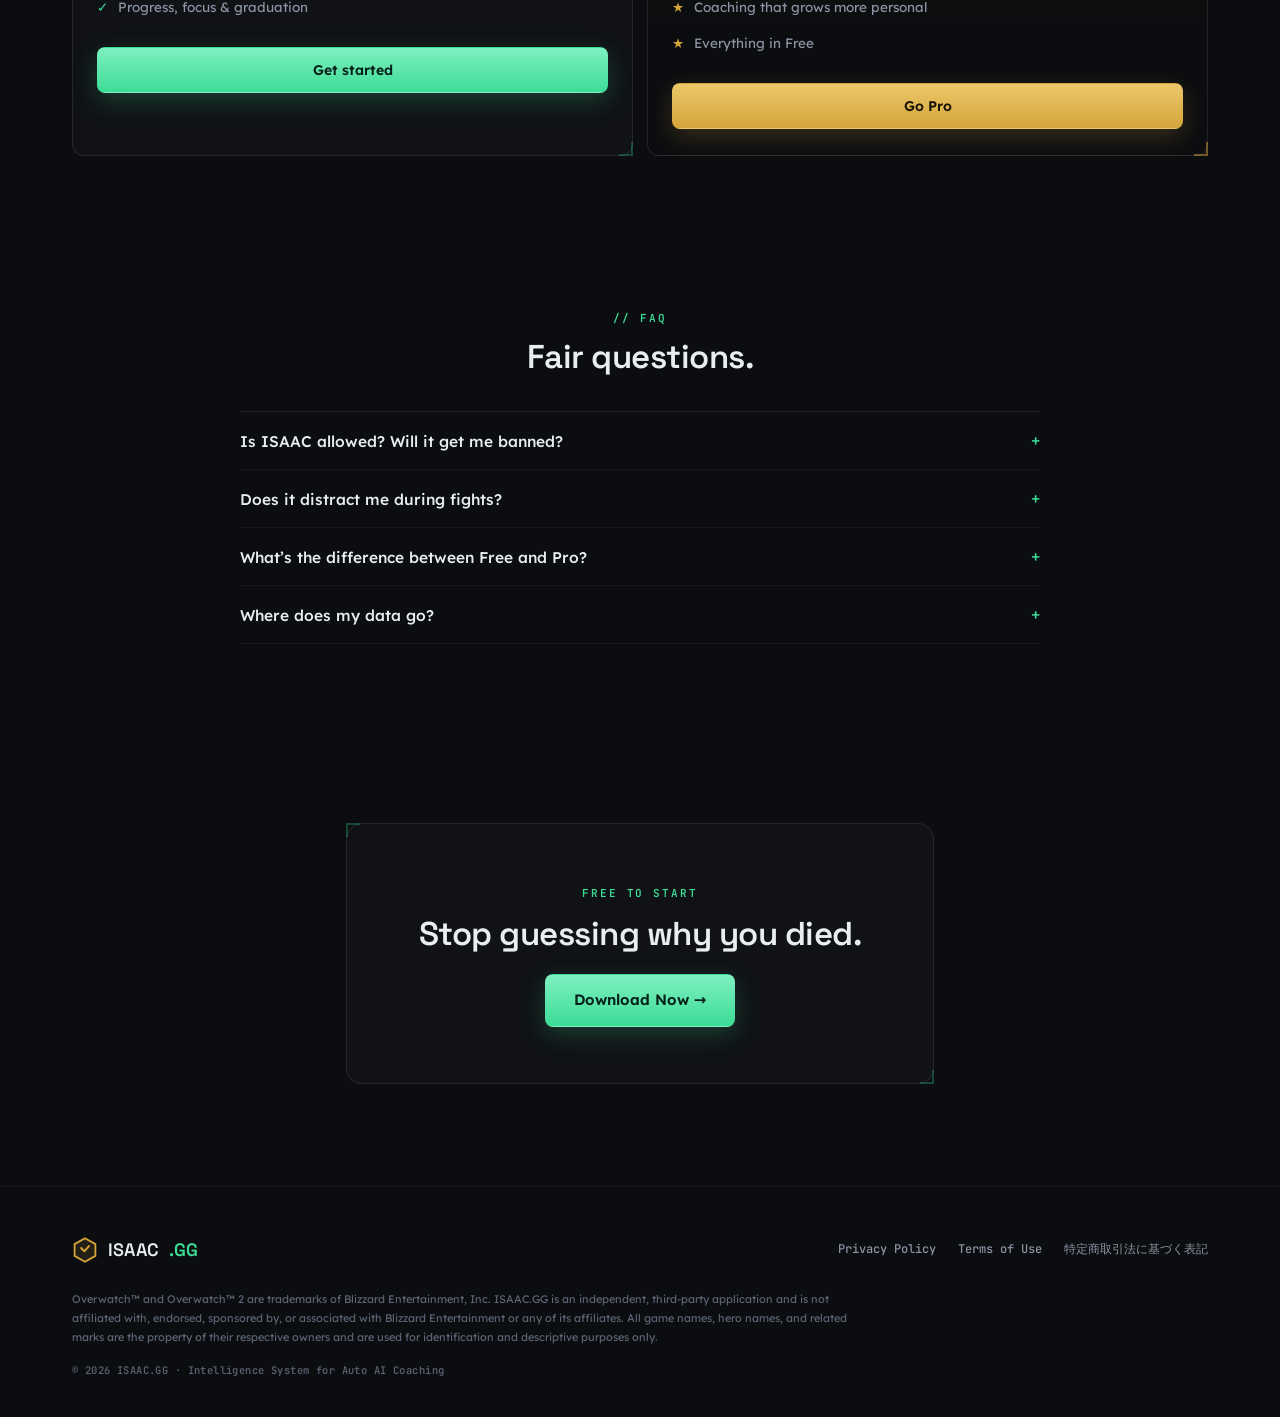
==== commit a00b61dd: "deploy: CTA を Download Now に + 法務ページ最終化 (app #193 を反映) - CTA 3箇所: Get it on Overwolf / Overwolf で入手 " ====
--- a/index.html
+++ b/index.html
@@ -33,7 +33,7 @@
           <button data-lang-btn="en">EN</button>
           <button data-lang-btn="ja">日本語</button>
         </div>
-        <a class="btn btn-mint nav-cta ld" href="#get" style="animation-delay:.09s"><span class="t-en">Get it on Overwolf</span><span class="t-ja">Overwolf で入手</span></a>
+        <a class="btn btn-mint nav-cta ld" href="#get" style="animation-delay:.09s"><span class="t-en">Download Now</span><span class="t-ja">今すぐダウンロード</span></a>
         <button class="menu-btn" id="menuBtn" aria-label="Menu">≡</button>
       </div>
     </header>
@@ -59,7 +59,7 @@
             </h1>
             <p class="lede ld" style="animation-delay:.36s"><span class="t-en">ISAAC reads your deaths and matches and tells you <b style="color:var(--ink);font-weight:600">what could win the next fight</b> — not just what went wrong. One clear move, after you die and after the match, never mid-fight.</span><span class="t-ja">ISAAC があなたのデスと試合を読み解き、<b style="color:var(--ink);font-weight:600">次のファイトで勝てる一手</b>を手渡します — 「何が悪かったか」ではなく。デス後・試合後に、ひとつだけ。戦闘中には出しません。</span></p>
             <div class="hero-foot ld" style="animation-delay:.42s">
-              <a class="btn btn-mint" href="#get"><span class="t-en">Get it on Overwolf →</span><span class="t-ja">Overwolf で入手 →</span></a>
+              <a class="btn btn-mint" href="#get"><span class="t-en">Download Now →</span><span class="t-ja">今すぐダウンロード →</span></a>
               <a class="txtlink" href="#how"><span class="t-en">See how it works</span><span class="t-ja">使い方を見る</span></a>
             </div>
             <div class="readout ld" style="animation-delay:.5s">
@@ -329,7 +329,7 @@
           <div class="panel rise">
             <span class="label"><span class="t-en">Free to start</span><span class="t-ja">無料で始められます</span></span>
             <h2><span class="t-en">Stop guessing why you died.</span><span class="t-ja">「なぜ死んだか」を、もう推測しない。</span></h2>
-            <a class="btn btn-mint" href="#" style="font-size:15px;padding:13px 28px"><span class="t-en">Get it on Overwolf →</span><span class="t-ja">Overwolf で入手 →</span></a>
+            <a class="btn btn-mint" href="#" style="font-size:15px;padding:13px 28px"><span class="t-en">Download Now →</span><span class="t-ja">今すぐダウンロード →</span></a>
           </div>
         </div>
       </section>
